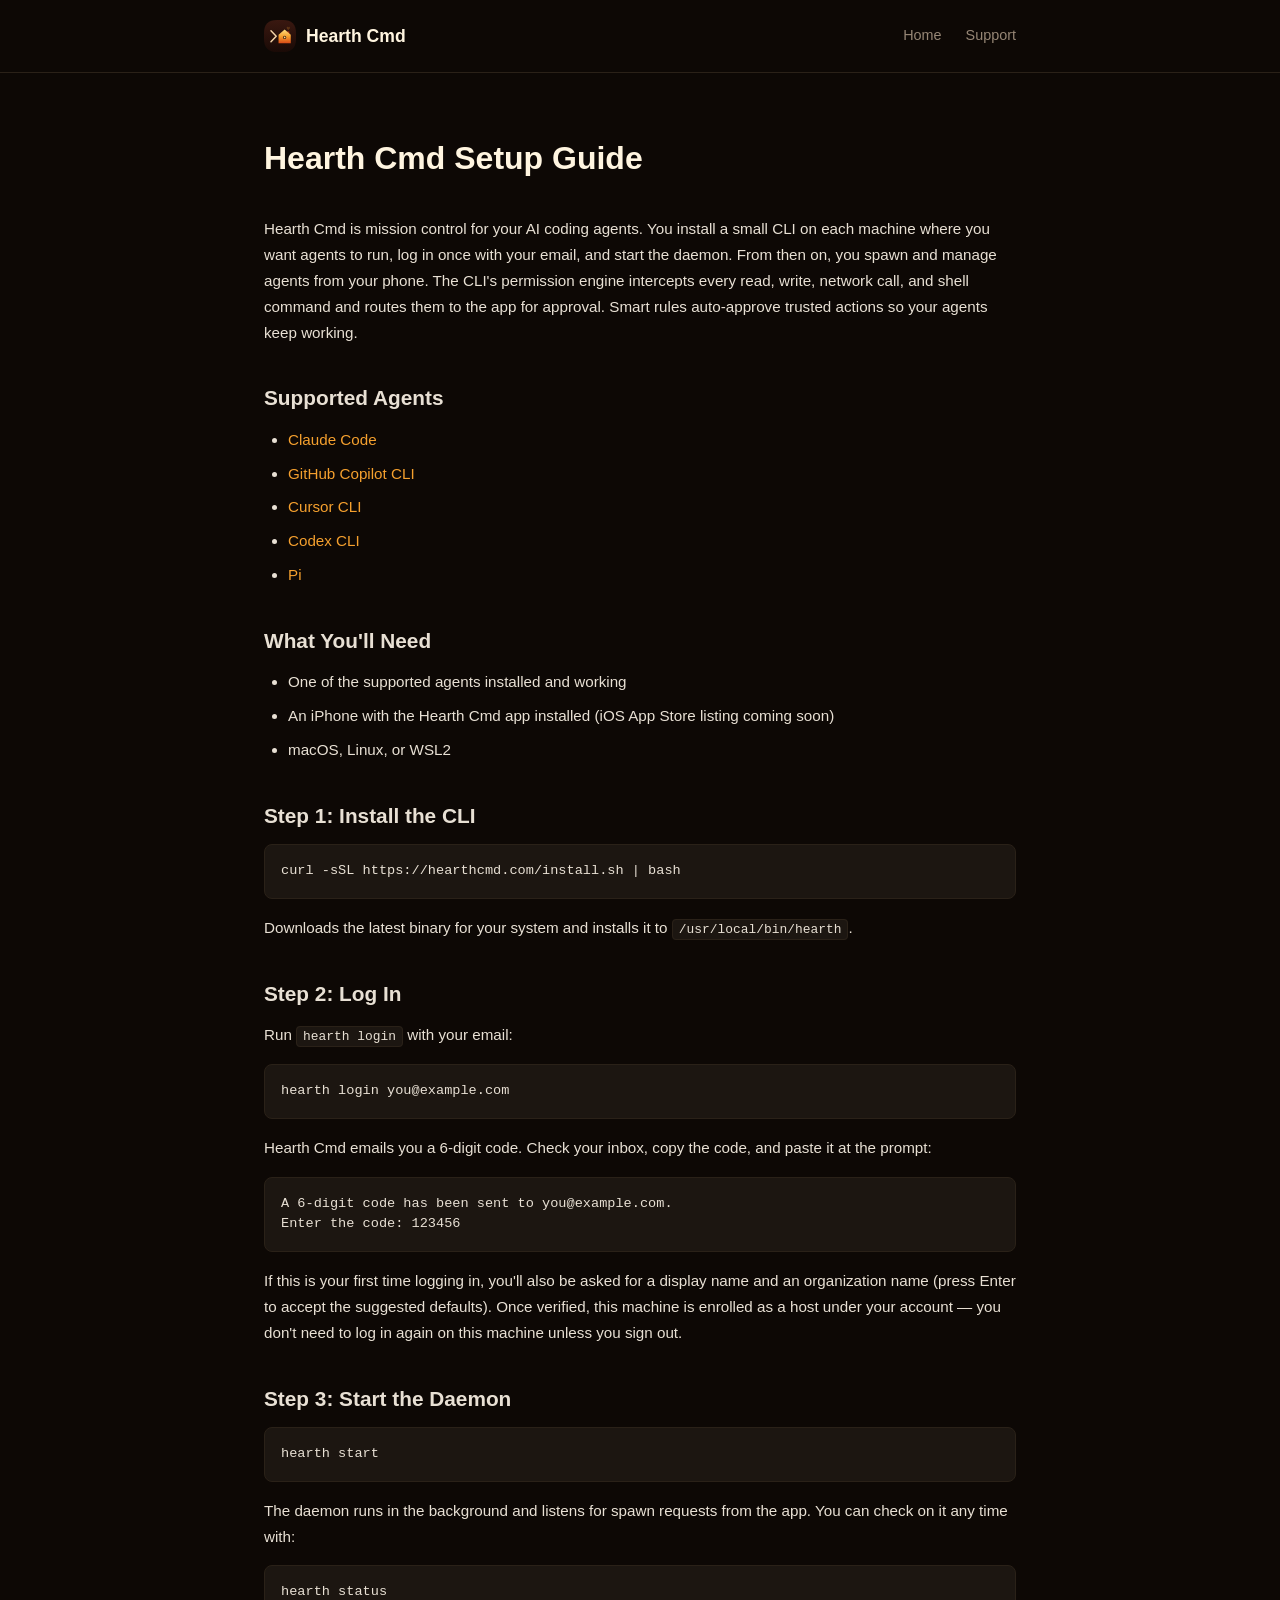
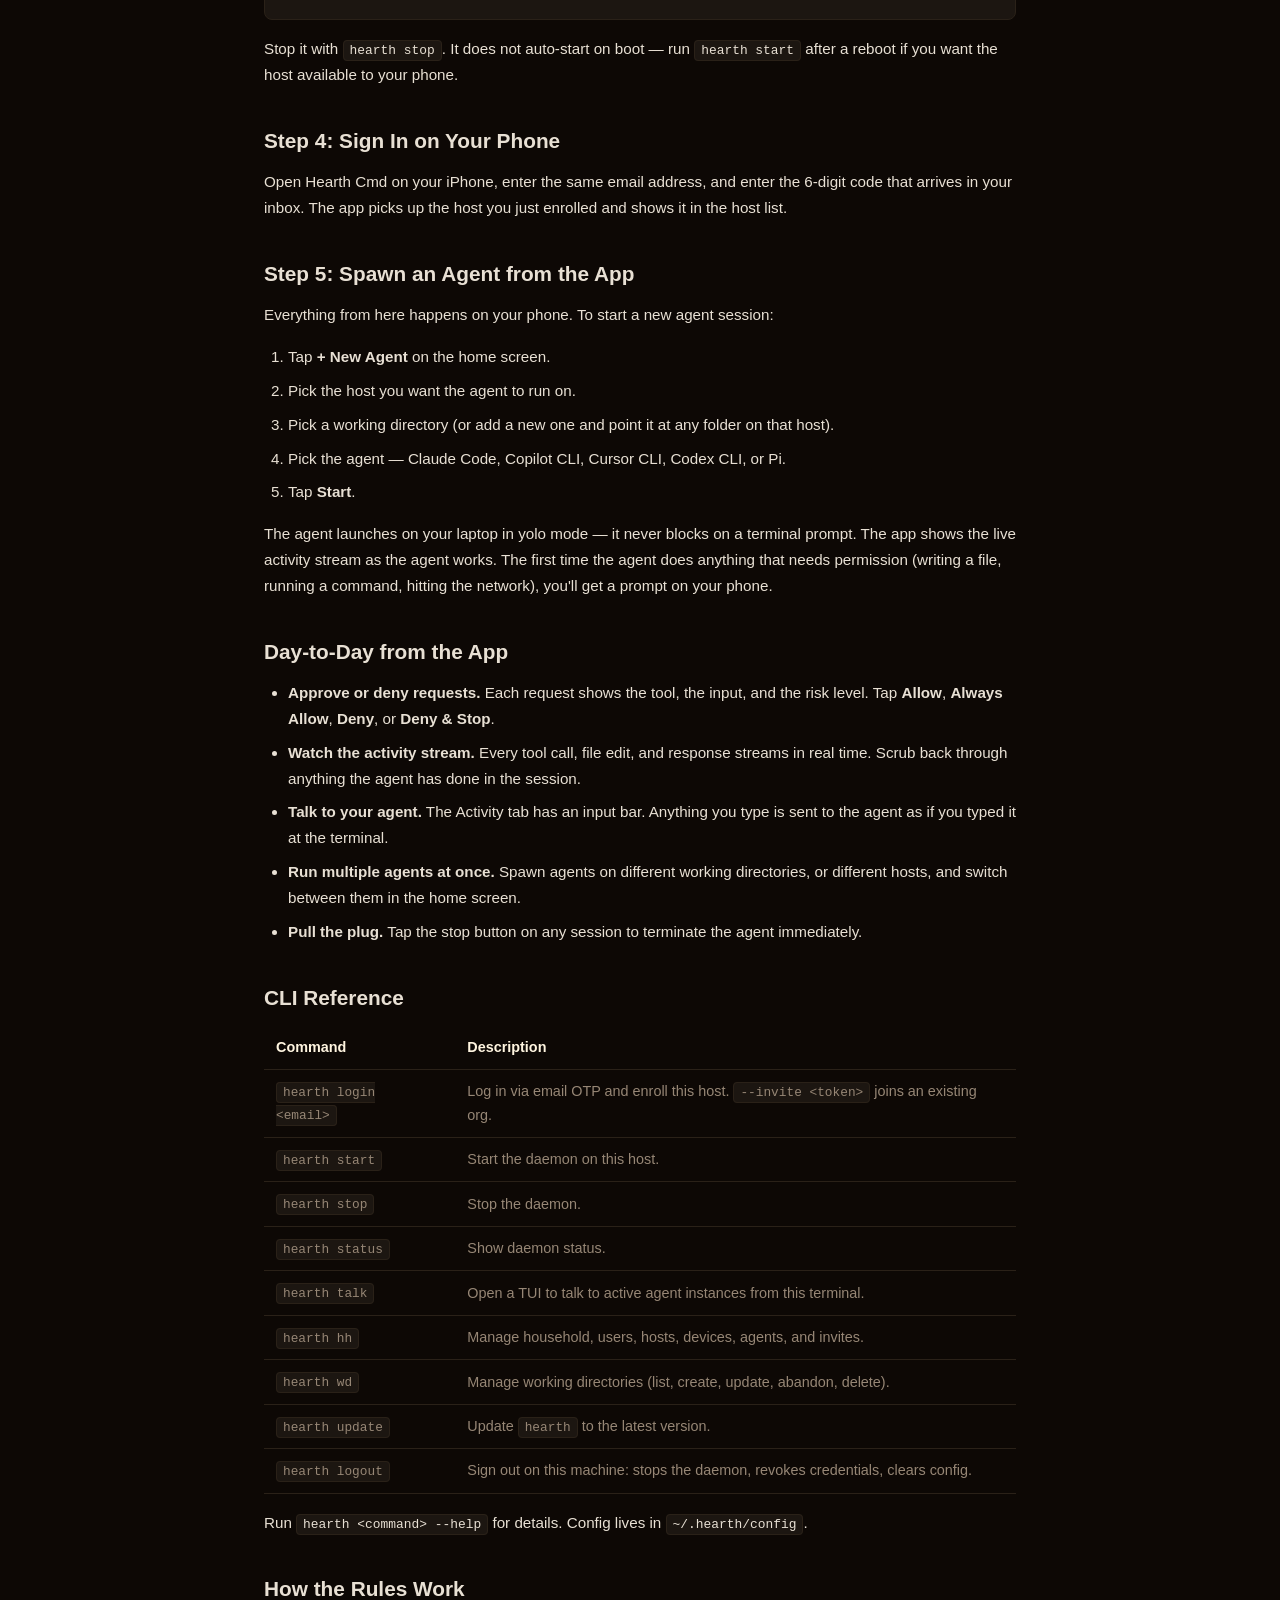
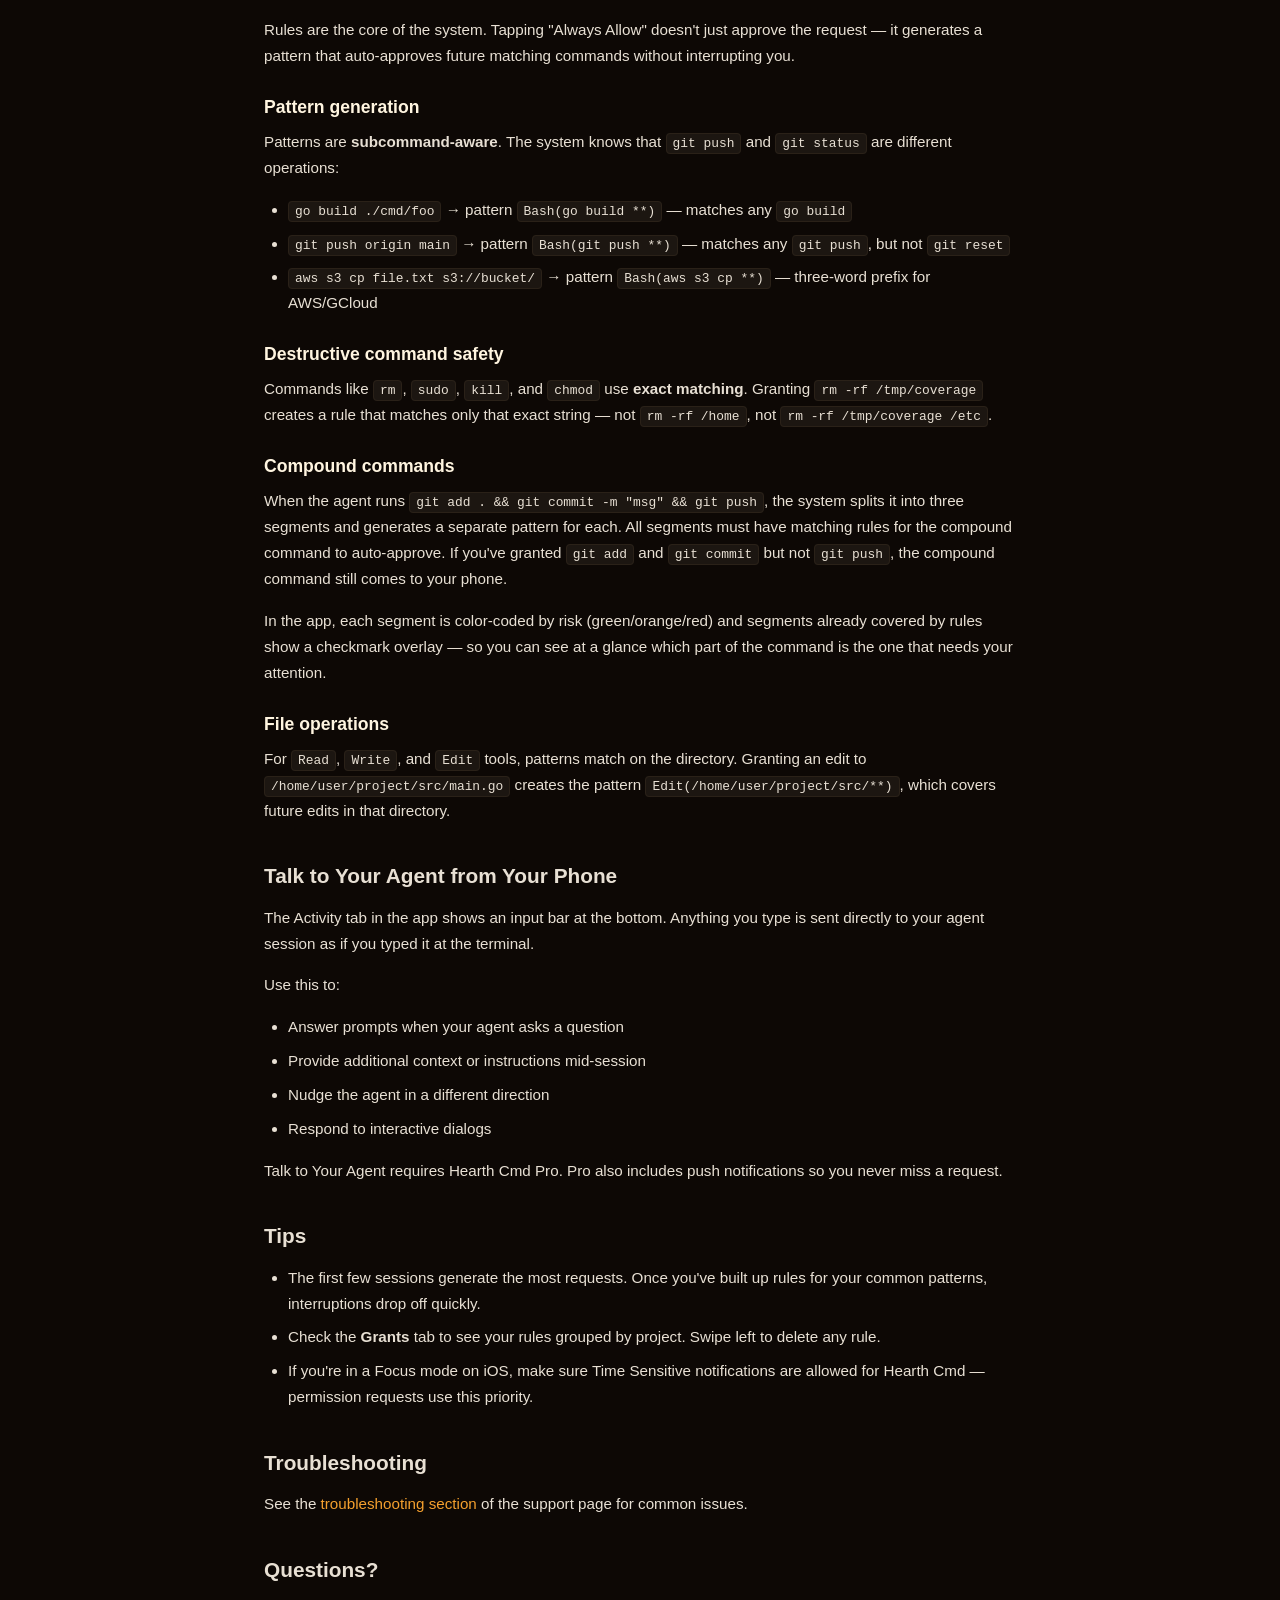
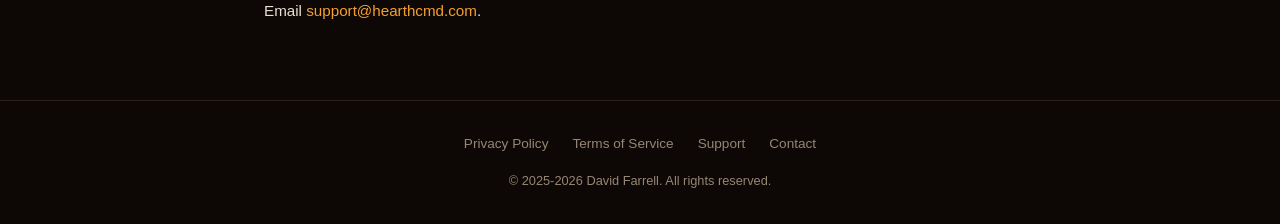
==== guide.html @ 32d09fed "init: copy hearthcmd.com site as base for hearthcmd.dev Co-Authored-By: Claude Sonnet 4.6 <noreply@a" ====
<!DOCTYPE html>
<html lang="en">
<head>
  <meta charset="UTF-8">
  <meta name="viewport" content="width=device-width, initial-scale=1.0">
  <title>Setup Guide - Hearth Cmd</title>
  <meta name="description" content="Set up Hearth Cmd with your AI coding agent. Approve permission requests from your iPhone with push notifications, smart rules, and risk-annotated commands. Works with Claude Code, Copilot CLI, Cursor CLI, Codex CLI, and Pi.">
  <meta name="keywords" content="Claude Code, Copilot CLI, Cursor CLI, Codex CLI, Pi, AI agent approval, AI agent permissions, remote approval, Hearth Cmd">
  <link rel="icon" type="image/svg+xml" href="hearthcmd.svg">
  <link rel="apple-touch-icon" href="hearthcmd-180.png">
  <link rel="stylesheet" href="style.css">
</head>
<body>
  <nav>
    <div class="container">
      <a href="/" class="brand">
        <img src="hearthcmd.svg" alt="Hearth Cmd logo">
        Hearth Cmd
      </a>
      <div class="nav-links">
        <a href="/">Home</a>
        <a href="support.html">Support</a>
      </div>
    </div>
  </nav>

  <div class="docs">
    <div class="container">
      <h1>Hearth Cmd Setup Guide</h1>

      <p>Hearth Cmd is mission control for your AI coding agents. You install a small CLI on each machine where you want agents to run, log in once with your email, and start the daemon. From then on, you spawn and manage agents from your phone. The CLI's permission engine intercepts every read, write, network call, and shell command and routes them to the app for approval. Smart rules auto-approve trusted actions so your agents keep working.</p>

      <h2>Supported Agents</h2>
      <ul>
        <li><a href="https://docs.anthropic.com/en/docs/claude-code">Claude Code</a></li>
        <li><a href="https://docs.github.com/en/copilot">GitHub Copilot CLI</a></li>
        <li><a href="https://www.cursor.com">Cursor CLI</a></li>
        <li><a href="https://openai.com/index/introducing-codex/">Codex CLI</a></li>
        <li><a href="https://www.npmjs.com/package/@mariozechner/pi-coding-agent">Pi</a></li>
      </ul>

      <h2>What You'll Need</h2>
      <ul>
        <li>One of the supported agents installed and working</li>
        <li>An iPhone with the Hearth Cmd app installed (iOS App Store listing coming soon)</li>
        <li>macOS, Linux, or WSL2</li>
      </ul>

      <h2>Step 1: Install the CLI</h2>
      <pre><code>curl -sSL https://hearthcmd.com/install.sh | bash</code></pre>
      <p>Downloads the latest binary for your system and installs it to <code>/usr/local/bin/hearth</code>.</p>

      <h2>Step 2: Log In</h2>
      <p>Run <code>hearth login</code> with your email:</p>
      <pre><code>hearth login you@example.com</code></pre>
      <p>Hearth Cmd emails you a 6-digit code. Check your inbox, copy the code, and paste it at the prompt:</p>
      <pre><code>A 6-digit code has been sent to you@example.com.
Enter the code: 123456</code></pre>
      <p>If this is your first time logging in, you'll also be asked for a display name and an organization name (press Enter to accept the suggested defaults). Once verified, this machine is enrolled as a host under your account &mdash; you don't need to log in again on this machine unless you sign out.</p>

      <h2>Step 3: Start the Daemon</h2>
      <pre><code>hearth start</code></pre>
      <p>The daemon runs in the background and listens for spawn requests from the app. You can check on it any time with:</p>
      <pre><code>hearth status</code></pre>
      <p>Stop it with <code>hearth stop</code>. It does not auto-start on boot &mdash; run <code>hearth start</code> after a reboot if you want the host available to your phone.</p>

      <h2>Step 4: Sign In on Your Phone</h2>
      <p>Open Hearth Cmd on your iPhone, enter the same email address, and enter the 6-digit code that arrives in your inbox. The app picks up the host you just enrolled and shows it in the host list.</p>

      <h2>Step 5: Spawn an Agent from the App</h2>
      <p>Everything from here happens on your phone. To start a new agent session:</p>
      <ol>
        <li>Tap <strong>+ New Agent</strong> on the home screen.</li>
        <li>Pick the host you want the agent to run on.</li>
        <li>Pick a working directory (or add a new one and point it at any folder on that host).</li>
        <li>Pick the agent &mdash; Claude Code, Copilot CLI, Cursor CLI, Codex CLI, or Pi.</li>
        <li>Tap <strong>Start</strong>.</li>
      </ol>
      <p>The agent launches on your laptop in yolo mode &mdash; it never blocks on a terminal prompt. The app shows the live activity stream as the agent works. The first time the agent does anything that needs permission (writing a file, running a command, hitting the network), you'll get a prompt on your phone.</p>

      <h2>Day-to-Day from the App</h2>
      <ul>
        <li><strong>Approve or deny requests.</strong> Each request shows the tool, the input, and the risk level. Tap <strong>Allow</strong>, <strong>Always Allow</strong>, <strong>Deny</strong>, or <strong>Deny &amp; Stop</strong>.</li>
        <li><strong>Watch the activity stream.</strong> Every tool call, file edit, and response streams in real time. Scrub back through anything the agent has done in the session.</li>
        <li><strong>Talk to your agent.</strong> The Activity tab has an input bar. Anything you type is sent to the agent as if you typed it at the terminal.</li>
        <li><strong>Run multiple agents at once.</strong> Spawn agents on different working directories, or different hosts, and switch between them in the home screen.</li>
        <li><strong>Pull the plug.</strong> Tap the stop button on any session to terminate the agent immediately.</li>
      </ul>

      <h2>CLI Reference</h2>
      <table>
        <thead>
          <tr>
            <th>Command</th>
            <th>Description</th>
          </tr>
        </thead>
        <tbody>
          <tr>
            <td><code>hearth login &lt;email&gt;</code></td>
            <td>Log in via email OTP and enroll this host. <code>--invite &lt;token&gt;</code> joins an existing org.</td>
          </tr>
          <tr>
            <td><code>hearth start</code></td>
            <td>Start the daemon on this host.</td>
          </tr>
          <tr>
            <td><code>hearth stop</code></td>
            <td>Stop the daemon.</td>
          </tr>
          <tr>
            <td><code>hearth status</code></td>
            <td>Show daemon status.</td>
          </tr>
          <tr>
            <td><code>hearth talk</code></td>
            <td>Open a TUI to talk to active agent instances from this terminal.</td>
          </tr>
          <tr>
            <td><code>hearth hh</code></td>
            <td>Manage household, users, hosts, devices, agents, and invites.</td>
          </tr>
          <tr>
            <td><code>hearth wd</code></td>
            <td>Manage working directories (list, create, update, abandon, delete).</td>
          </tr>
          <tr>
            <td><code>hearth update</code></td>
            <td>Update <code>hearth</code> to the latest version.</td>
          </tr>
          <tr>
            <td><code>hearth logout</code></td>
            <td>Sign out on this machine: stops the daemon, revokes credentials, clears config.</td>
          </tr>
        </tbody>
      </table>
      <p>Run <code>hearth &lt;command&gt; --help</code> for details. Config lives in <code>~/.hearth/config</code>.</p>

      <h2>How the Rules Work</h2>
      <p>Rules are the core of the system. Tapping "Always Allow" doesn't just approve the request &mdash; it generates a pattern that auto-approves future matching commands without interrupting you.</p>

      <h3>Pattern generation</h3>
      <p>Patterns are <strong>subcommand-aware</strong>. The system knows that <code>git push</code> and <code>git status</code> are different operations:</p>
      <ul>
        <li><code>go build ./cmd/foo</code> &rarr; pattern <code>Bash(go build **)</code> &mdash; matches any <code>go build</code></li>
        <li><code>git push origin main</code> &rarr; pattern <code>Bash(git push **)</code> &mdash; matches any <code>git push</code>, but not <code>git reset</code></li>
        <li><code>aws s3 cp file.txt s3://bucket/</code> &rarr; pattern <code>Bash(aws s3 cp **)</code> &mdash; three-word prefix for AWS/GCloud</li>
      </ul>

      <h3>Destructive command safety</h3>
      <p>Commands like <code>rm</code>, <code>sudo</code>, <code>kill</code>, and <code>chmod</code> use <strong>exact matching</strong>. Granting <code>rm -rf /tmp/coverage</code> creates a rule that matches only that exact string &mdash; not <code>rm -rf /home</code>, not <code>rm -rf /tmp/coverage /etc</code>.</p>

      <h3>Compound commands</h3>
      <p>When the agent runs <code>git add . && git commit -m "msg" && git push</code>, the system splits it into three segments and generates a separate pattern for each. All segments must have matching rules for the compound command to auto-approve. If you've granted <code>git add</code> and <code>git commit</code> but not <code>git push</code>, the compound command still comes to your phone.</p>
      <p>In the app, each segment is color-coded by risk (green/orange/red) and segments already covered by rules show a checkmark overlay &mdash; so you can see at a glance which part of the command is the one that needs your attention.</p>

      <h3>File operations</h3>
      <p>For <code>Read</code>, <code>Write</code>, and <code>Edit</code> tools, patterns match on the directory. Granting an edit to <code>/home/user/project/src/main.go</code> creates the pattern <code>Edit(/home/user/project/src/**)</code>, which covers future edits in that directory.</p>

      <h2>Talk to Your Agent from Your Phone</h2>
      <p>The Activity tab in the app shows an input bar at the bottom. Anything you type is sent directly to your agent session as if you typed it at the terminal.</p>
      <p>Use this to:</p>
      <ul>
        <li>Answer prompts when your agent asks a question</li>
        <li>Provide additional context or instructions mid-session</li>
        <li>Nudge the agent in a different direction</li>
        <li>Respond to interactive dialogs</li>
      </ul>
      <p>Talk to Your Agent requires Hearth Cmd Pro. Pro also includes push notifications so you never miss a request.</p>

      <h2>Tips</h2>
      <ul>
        <li>The first few sessions generate the most requests. Once you've built up rules for your common patterns, interruptions drop off quickly.</li>
        <li>Check the <strong>Grants</strong> tab to see your rules grouped by project. Swipe left to delete any rule.</li>
        <li>If you're in a Focus mode on iOS, make sure Time Sensitive notifications are allowed for Hearth Cmd &mdash; permission requests use this priority.</li>
      </ul>

      <h2>Troubleshooting</h2>
      <p>See the <a href="support.html#troubleshooting">troubleshooting section</a> of the support page for common issues.</p>

      <h2>Questions?</h2>
      <p>Email <a href="mailto:support@hearthcmd.com">support@hearthcmd.com</a>.</p>
    </div>
  </div>

  <script>
    document.querySelectorAll('.docs pre').forEach(function(pre) {
      var btn = document.createElement('button');
      btn.className = 'copy-btn';
      btn.textContent = 'Copy';
      btn.addEventListener('click', function() {
        var code = pre.querySelector('code');
        navigator.clipboard.writeText(code ? code.innerText : pre.innerText).then(function() {
          btn.textContent = 'Copied!';
          btn.classList.add('copied');
          setTimeout(function() {
            btn.textContent = 'Copy';
            btn.classList.remove('copied');
          }, 2000);
        });
      });
      pre.appendChild(btn);
    });
  </script>

  <footer>
    <div class="container">
      <div class="footer-links">
        <a href="privacy.html">Privacy Policy</a>
        <a href="terms.html">Terms of Service</a>
        <a href="support.html">Support</a>
        <a href="mailto:support@hearthcmd.com">Contact</a>
      </div>
      <p class="copyright">&copy; 2025-2026 David Farrell. All rights reserved.</p>
    </div>
  </footer>
</body>
</html>
---- style.css ----
/* Reset & Base */
*, *::before, *::after {
  box-sizing: border-box;
  margin: 0;
  padding: 0;
}

:root {
  --accent: #f5a02e;
  --accent-glow: rgba(245, 160, 46, 0.32);
  --dark: #0d0805;
  --dark-surface: #15100b;
  --dark-card: #1c1611;
  --dark-border: #2a2118;
  --text: #e8e0d4;
  --text-muted: #968675;
  --text-heading: #fff5e0;
}

html {
  scroll-behavior: smooth;
}

body {
  font-family: -apple-system, BlinkMacSystemFont, "SF Pro Text", "Helvetica Neue", Arial, sans-serif;
  background: var(--dark);
  color: var(--text);
  line-height: 1.6;
  -webkit-font-smoothing: antialiased;
}

a {
  color: var(--accent);
  text-decoration: none;
}

a:hover {
  text-decoration: underline;
}

/* Layout */
.container {
  max-width: 800px;
  margin: 0 auto;
  padding: 0 24px;
}

/* Navigation */
nav {
  padding: 20px 0;
  border-bottom: 1px solid var(--dark-border);
}

nav .container {
  display: flex;
  align-items: center;
  justify-content: space-between;
}

nav .brand {
  display: flex;
  align-items: center;
  gap: 10px;
  color: var(--text-heading);
  font-weight: 600;
  font-size: 1.1rem;
}

nav .brand img {
  width: 32px;
  height: 32px;
  border-radius: 7px;
}

nav .nav-links {
  display: flex;
  gap: 24px;
}

nav .nav-links a {
  color: var(--text-muted);
  font-size: 0.9rem;
}

nav .nav-links a:hover {
  color: var(--text);
  text-decoration: none;
}

/* Hero */
.hero {
  text-align: center;
  padding: 80px 0 60px;
}

.hero-logo {
  width: 128px;
  height: 128px;
  border-radius: 28px;
  margin-bottom: 32px;
  box-shadow: 0 0 60px var(--accent-glow);
}

.hero h1 {
  font-size: 2.8rem;
  font-weight: 700;
  color: var(--text-heading);
  margin-bottom: 16px;
  letter-spacing: -0.02em;
}

.hero .tagline {
  font-size: 1.25rem;
  color: var(--text-muted);
  max-width: 520px;
  margin: 0 auto 16px;
}

.hero .supported-agents {
  font-size: 1.05rem;
  color: var(--accent);
  margin: 0 auto 40px;
}

.hero-video {
  display: block;
  margin: 0 auto 32px;
  width: 100%;
  max-width: 560px;
  max-height: 500px;
  aspect-ratio: 16 / 9;
  border-radius: 16px;
  box-shadow: 0 0 40px rgba(0, 0, 0, 0.5);
}

.media-placeholder {
  display: flex;
  align-items: center;
  justify-content: center;
  background: var(--dark-card);
  border: 1px dashed var(--dark-border);
  color: var(--text-muted);
  font-size: 0.8rem;
  letter-spacing: 0.16em;
  text-transform: uppercase;
}

.cta-button {
  display: inline-block;
  background: var(--accent);
  color: var(--dark);
  font-weight: 600;
  font-size: 1rem;
  padding: 14px 32px;
  border-radius: 12px;
  transition: opacity 0.2s;
}

.cta-button:hover {
  opacity: 0.85;
  text-decoration: none;
}

/* Video */
.video-wrapper {
  max-width: 640px;
  margin: 0 auto;
  aspect-ratio: 16 / 9;
  border-radius: 12px;
  overflow: hidden;
  box-shadow: 0 0 40px rgba(0, 0, 0, 0.5);
}

.video-wrapper iframe {
  width: 100%;
  height: 100%;
}

/* Sections */
section {
  padding: 60px 0;
}

section h2 {
  font-size: 1.8rem;
  font-weight: 700;
  color: var(--text-heading);
  margin-bottom: 32px;
  text-align: center;
  letter-spacing: -0.01em;
}

/* How It Works */
.steps {
  display: flex;
  flex-direction: column;
  gap: 24px;
}

.step {
  display: flex;
  gap: 20px;
  align-items: flex-start;
}

.step-number {
  flex-shrink: 0;
  width: 36px;
  height: 36px;
  background: var(--accent);
  color: var(--dark);
  font-weight: 700;
  font-size: 1rem;
  border-radius: 50%;
  display: flex;
  align-items: center;
  justify-content: center;
}

.step-content h3 {
  font-size: 1.1rem;
  color: var(--text-heading);
  margin-bottom: 4px;
}

.step-content p {
  color: var(--text-muted);
  font-size: 0.95rem;
}

/* Features */
.features-grid {
  display: grid;
  grid-template-columns: 1fr 1fr;
  gap: 20px;
}

.feature-card {
  background: var(--dark-card);
  border: 1px solid var(--dark-border);
  border-radius: 12px;
  padding: 24px;
}

.feature-card h3 {
  color: var(--text-heading);
  font-size: 1rem;
  margin-bottom: 8px;
}

.feature-card p {
  color: var(--text-muted);
  font-size: 0.9rem;
  line-height: 1.5;
}

/* Footer */
footer {
  border-top: 1px solid var(--dark-border);
  padding: 32px 0;
  text-align: center;
}

footer .footer-links {
  display: flex;
  justify-content: center;
  gap: 24px;
  margin-bottom: 16px;
}

footer .footer-links a {
  color: var(--text-muted);
  font-size: 0.85rem;
}

footer .footer-links a:hover {
  color: var(--text);
}

footer .copyright {
  color: var(--text-muted);
  font-size: 0.8rem;
}

/* Legal pages */
.legal {
  padding: 60px 0;
}

.legal h1 {
  font-size: 2rem;
  font-weight: 700;
  color: var(--text-heading);
  margin-bottom: 8px;
}

.legal .last-updated {
  color: var(--text-muted);
  font-size: 0.9rem;
  margin-bottom: 40px;
}

.legal h2 {
  font-size: 1.3rem;
  text-align: left;
  margin-top: 36px;
  margin-bottom: 12px;
}

.legal p,
.legal ul {
  margin-bottom: 16px;
  font-size: 0.95rem;
  line-height: 1.7;
}

.legal ul {
  padding-left: 24px;
}

.legal li {
  margin-bottom: 8px;
}

/* Support / docs page */
.docs {
  padding: 60px 0;
}

.docs h1 {
  font-size: 2rem;
  font-weight: 700;
  color: var(--text-heading);
  margin-bottom: 32px;
}

.docs h2 {
  font-size: 1.3rem;
  text-align: left;
  margin-top: 36px;
  margin-bottom: 12px;
}

.docs h3 {
  font-size: 1.1rem;
  color: var(--text-heading);
  margin-top: 24px;
  margin-bottom: 8px;
}

.docs p,
.docs ul,
.docs ol {
  margin-bottom: 16px;
  font-size: 0.95rem;
  line-height: 1.7;
}

.docs ul,
.docs ol {
  padding-left: 24px;
}

.docs li {
  margin-bottom: 8px;
}

.docs code {
  font-family: "SF Mono", "Menlo", "Monaco", monospace;
  font-size: 0.85em;
  background: var(--dark-card);
  border: 1px solid var(--dark-border);
  padding: 2px 6px;
  border-radius: 4px;
}

.docs pre {
  background: var(--dark-card);
  border: 1px solid var(--dark-border);
  border-radius: 8px;
  padding: 16px;
  overflow-x: auto;
  margin-bottom: 16px;
  position: relative;
}

.copy-btn {
  position: absolute;
  top: 8px;
  right: 8px;
  background: var(--dark-border);
  color: var(--text-muted);
  border: none;
  border-radius: 4px;
  padding: 4px 10px;
  font-size: 0.75rem;
  cursor: pointer;
  opacity: 0;
  transition: opacity 0.15s, background 0.15s;
}

.docs pre:hover .copy-btn {
  opacity: 1;
}

.copy-btn:hover {
  background: var(--accent);
  color: var(--dark);
}

.copy-btn.copied {
  background: var(--accent);
  color: var(--dark);
  opacity: 1;
}

.docs pre code {
  background: none;
  border: none;
  padding: 0;
  font-size: 0.85rem;
  line-height: 1.5;
}

.docs table {
  width: 100%;
  border-collapse: collapse;
  margin-bottom: 16px;
  font-size: 0.9rem;
}

.docs th,
.docs td {
  text-align: left;
  padding: 10px 12px;
  border-bottom: 1px solid var(--dark-border);
}

.docs th {
  color: var(--text-heading);
  font-weight: 600;
}

.docs td {
  color: var(--text-muted);
}

.docs td code {
  font-size: 0.8rem;
}

/* Responsive */
@media (max-width: 600px) {
  .hero h1 {
    font-size: 2rem;
  }

  .hero .tagline {
    font-size: 1.05rem;
  }

  .features-grid {
    grid-template-columns: 1fr;
  }

  nav .nav-links {
    gap: 16px;
  }
}
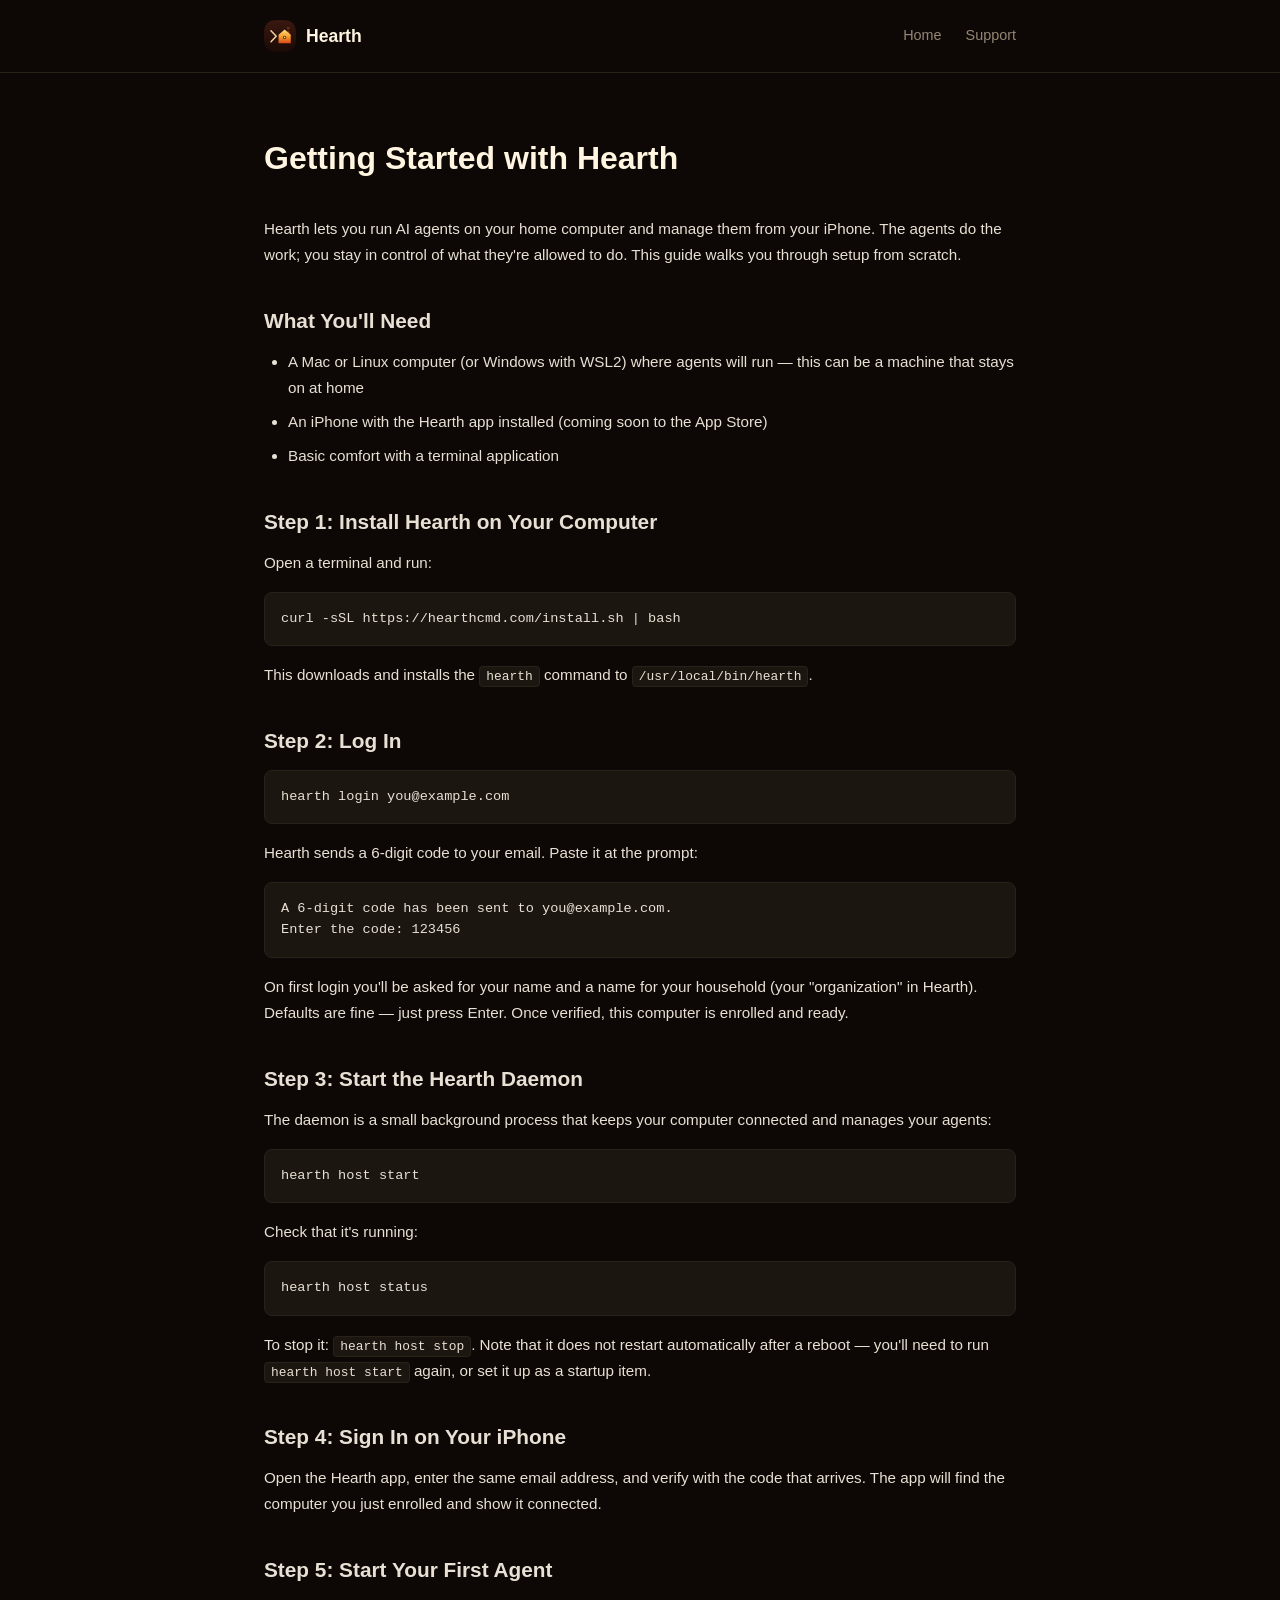
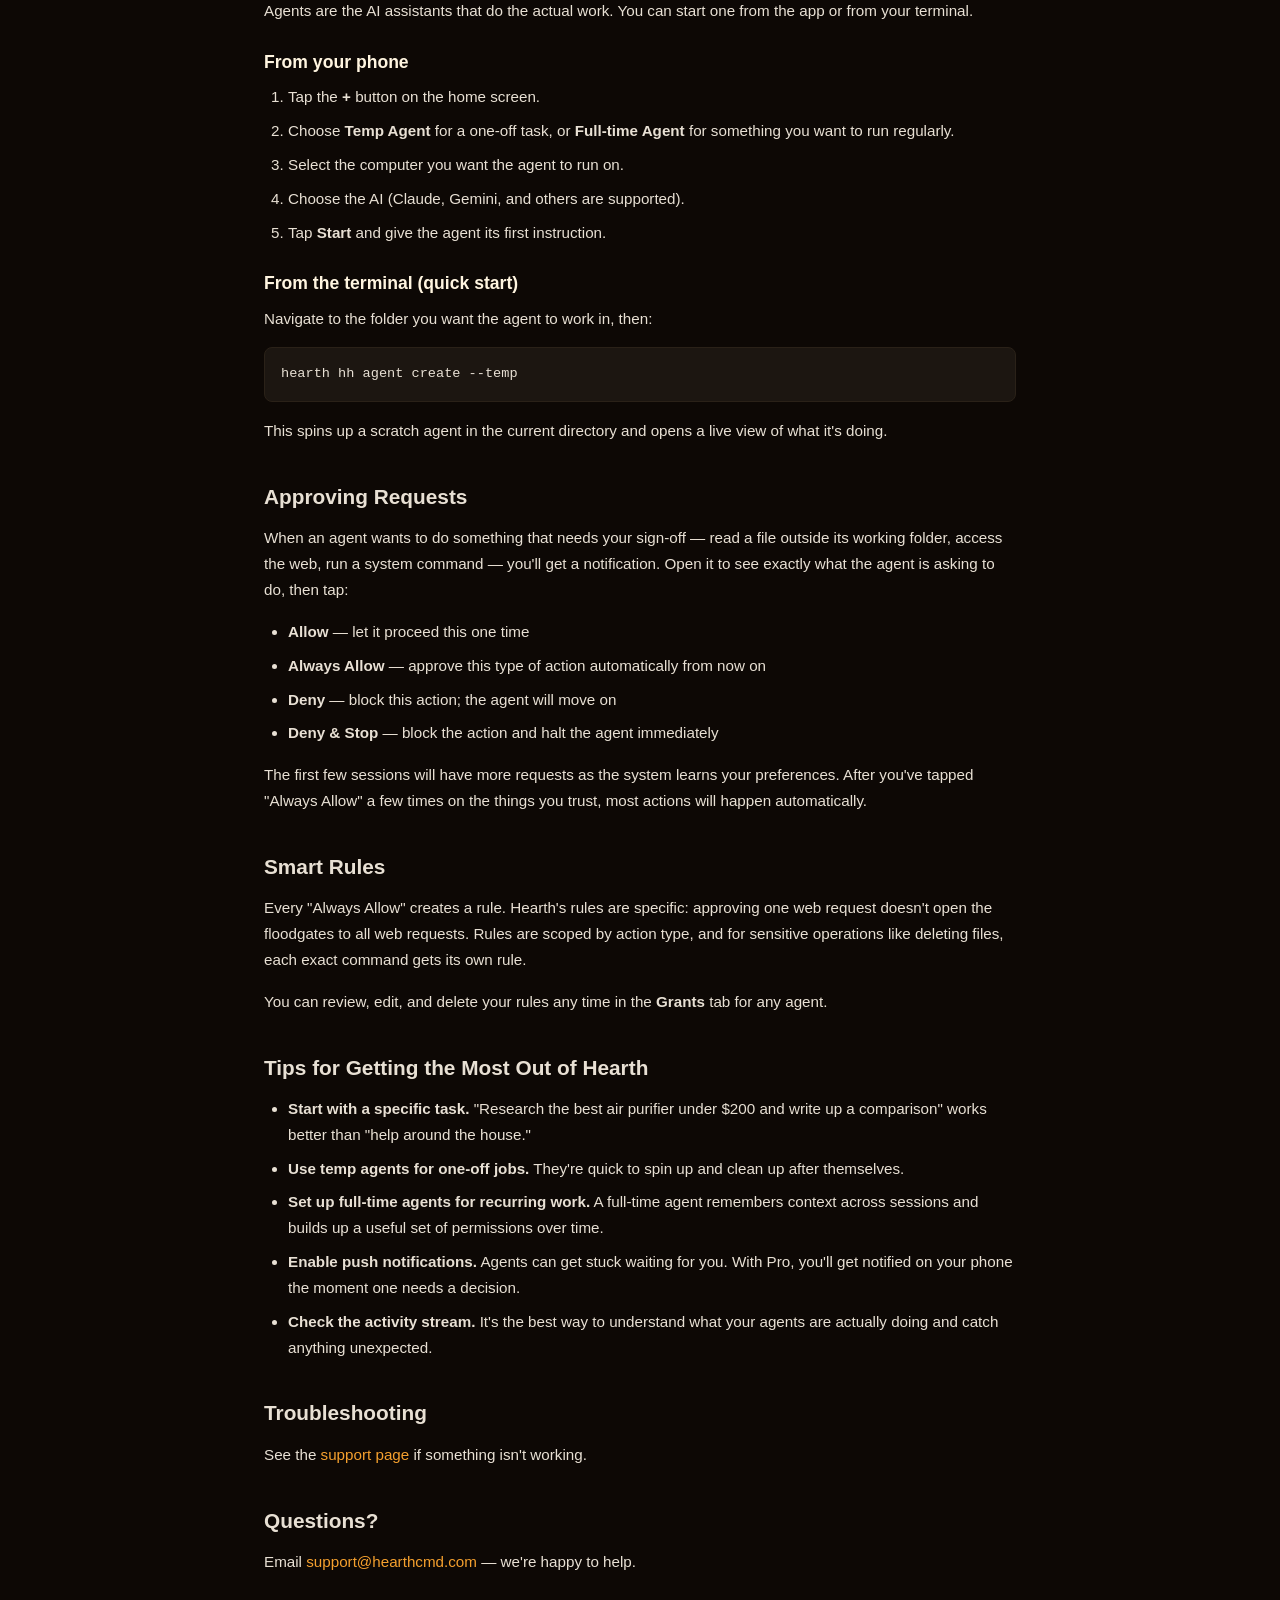
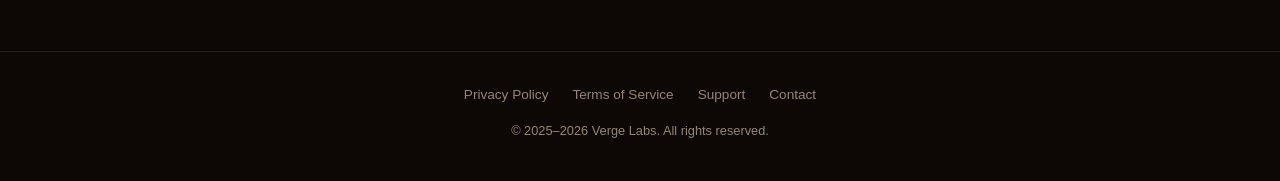
==== commit 0114973b: "Reframe: household agents, Verge Labs, accurate CLI commands" ====
--- a/guide.html
+++ b/guide.html
@@ -3,9 +3,8 @@
 <head>
   <meta charset="UTF-8">
   <meta name="viewport" content="width=device-width, initial-scale=1.0">
-  <title>Setup Guide - Hearth Cmd</title>
-  <meta name="description" content="Set up Hearth Cmd with your AI coding agent. Approve permission requests from your iPhone with push notifications, smart rules, and risk-annotated commands. Works with Claude Code, Copilot CLI, Cursor CLI, Codex CLI, and Pi.">
-  <meta name="keywords" content="Claude Code, Copilot CLI, Cursor CLI, Codex CLI, Pi, AI agent approval, AI agent permissions, remote approval, Hearth Cmd">
+  <title>Get Started - Hearth</title>
+  <meta name="description" content="Set up Hearth and start putting AI agents to work at home. Step-by-step guide to installing the CLI, logging in, and starting your first agent.">
   <link rel="icon" type="image/svg+xml" href="hearthcmd.svg">
   <link rel="apple-touch-icon" href="hearthcmd-180.png">
   <link rel="stylesheet" href="style.css">
@@ -14,8 +13,8 @@
   <nav>
     <div class="container">
       <a href="/" class="brand">
-        <img src="hearthcmd.svg" alt="Hearth Cmd logo">
-        Hearth Cmd
+        <img src="hearthcmd.svg" alt="Hearth logo">
+        Hearth
       </a>
       <div class="nav-links">
         <a href="/">Home</a>
@@ -26,160 +25,84 @@
 
   <div class="docs">
     <div class="container">
-      <h1>Hearth Cmd Setup Guide</h1>
+      <h1>Getting Started with Hearth</h1>
 
-      <p>Hearth Cmd is mission control for your AI coding agents. You install a small CLI on each machine where you want agents to run, log in once with your email, and start the daemon. From then on, you spawn and manage agents from your phone. The CLI's permission engine intercepts every read, write, network call, and shell command and routes them to the app for approval. Smart rules auto-approve trusted actions so your agents keep working.</p>
-
-      <h2>Supported Agents</h2>
-      <ul>
-        <li><a href="https://docs.anthropic.com/en/docs/claude-code">Claude Code</a></li>
-        <li><a href="https://docs.github.com/en/copilot">GitHub Copilot CLI</a></li>
-        <li><a href="https://www.cursor.com">Cursor CLI</a></li>
-        <li><a href="https://openai.com/index/introducing-codex/">Codex CLI</a></li>
-        <li><a href="https://www.npmjs.com/package/@mariozechner/pi-coding-agent">Pi</a></li>
-      </ul>
+      <p>Hearth lets you run AI agents on your home computer and manage them from your iPhone. The agents do the work; you stay in control of what they're allowed to do. This guide walks you through setup from scratch.</p>
 
       <h2>What You'll Need</h2>
       <ul>
-        <li>One of the supported agents installed and working</li>
-        <li>An iPhone with the Hearth Cmd app installed (iOS App Store listing coming soon)</li>
-        <li>macOS, Linux, or WSL2</li>
+        <li>A Mac or Linux computer (or Windows with WSL2) where agents will run &mdash; this can be a machine that stays on at home</li>
+        <li>An iPhone with the Hearth app installed (coming soon to the App Store)</li>
+        <li>Basic comfort with a terminal application</li>
       </ul>
 
-      <h2>Step 1: Install the CLI</h2>
+      <h2>Step 1: Install Hearth on Your Computer</h2>
+      <p>Open a terminal and run:</p>
       <pre><code>curl -sSL https://hearthcmd.com/install.sh | bash</code></pre>
-      <p>Downloads the latest binary for your system and installs it to <code>/usr/local/bin/hearth</code>.</p>
+      <p>This downloads and installs the <code>hearth</code> command to <code>/usr/local/bin/hearth</code>.</p>
 
       <h2>Step 2: Log In</h2>
-      <p>Run <code>hearth login</code> with your email:</p>
       <pre><code>hearth login you@example.com</code></pre>
-      <p>Hearth Cmd emails you a 6-digit code. Check your inbox, copy the code, and paste it at the prompt:</p>
+      <p>Hearth sends a 6-digit code to your email. Paste it at the prompt:</p>
       <pre><code>A 6-digit code has been sent to you@example.com.
 Enter the code: 123456</code></pre>
-      <p>If this is your first time logging in, you'll also be asked for a display name and an organization name (press Enter to accept the suggested defaults). Once verified, this machine is enrolled as a host under your account &mdash; you don't need to log in again on this machine unless you sign out.</p>
+      <p>On first login you'll be asked for your name and a name for your household (your "organization" in Hearth). Defaults are fine &mdash; just press Enter. Once verified, this computer is enrolled and ready.</p>
 
-      <h2>Step 3: Start the Daemon</h2>
-      <pre><code>hearth start</code></pre>
-      <p>The daemon runs in the background and listens for spawn requests from the app. You can check on it any time with:</p>
-      <pre><code>hearth status</code></pre>
-      <p>Stop it with <code>hearth stop</code>. It does not auto-start on boot &mdash; run <code>hearth start</code> after a reboot if you want the host available to your phone.</p>
+      <h2>Step 3: Start the Hearth Daemon</h2>
+      <p>The daemon is a small background process that keeps your computer connected and manages your agents:</p>
+      <pre><code>hearth host start</code></pre>
+      <p>Check that it's running:</p>
+      <pre><code>hearth host status</code></pre>
+      <p>To stop it: <code>hearth host stop</code>. Note that it does not restart automatically after a reboot &mdash; you'll need to run <code>hearth host start</code> again, or set it up as a startup item.</p>
 
-      <h2>Step 4: Sign In on Your Phone</h2>
-      <p>Open Hearth Cmd on your iPhone, enter the same email address, and enter the 6-digit code that arrives in your inbox. The app picks up the host you just enrolled and shows it in the host list.</p>
+      <h2>Step 4: Sign In on Your iPhone</h2>
+      <p>Open the Hearth app, enter the same email address, and verify with the code that arrives. The app will find the computer you just enrolled and show it connected.</p>
 
-      <h2>Step 5: Spawn an Agent from the App</h2>
-      <p>Everything from here happens on your phone. To start a new agent session:</p>
+      <h2>Step 5: Start Your First Agent</h2>
+      <p>Agents are the AI assistants that do the actual work. You can start one from the app or from your terminal.</p>
+
+      <h3>From your phone</h3>
       <ol>
-        <li>Tap <strong>+ New Agent</strong> on the home screen.</li>
-        <li>Pick the host you want the agent to run on.</li>
-        <li>Pick a working directory (or add a new one and point it at any folder on that host).</li>
-        <li>Pick the agent &mdash; Claude Code, Copilot CLI, Cursor CLI, Codex CLI, or Pi.</li>
-        <li>Tap <strong>Start</strong>.</li>
+        <li>Tap the <strong>+</strong> button on the home screen.</li>
+        <li>Choose <strong>Temp Agent</strong> for a one-off task, or <strong>Full-time Agent</strong> for something you want to run regularly.</li>
+        <li>Select the computer you want the agent to run on.</li>
+        <li>Choose the AI (Claude, Gemini, and others are supported).</li>
+        <li>Tap <strong>Start</strong> and give the agent its first instruction.</li>
       </ol>
-      <p>The agent launches on your laptop in yolo mode &mdash; it never blocks on a terminal prompt. The app shows the live activity stream as the agent works. The first time the agent does anything that needs permission (writing a file, running a command, hitting the network), you'll get a prompt on your phone.</p>
 
-      <h2>Day-to-Day from the App</h2>
+      <h3>From the terminal (quick start)</h3>
+      <p>Navigate to the folder you want the agent to work in, then:</p>
+      <pre><code>hearth hh agent create --temp</code></pre>
+      <p>This spins up a scratch agent in the current directory and opens a live view of what it's doing.</p>
+
+      <h2>Approving Requests</h2>
+      <p>When an agent wants to do something that needs your sign-off &mdash; read a file outside its working folder, access the web, run a system command &mdash; you'll get a notification. Open it to see exactly what the agent is asking to do, then tap:</p>
       <ul>
-        <li><strong>Approve or deny requests.</strong> Each request shows the tool, the input, and the risk level. Tap <strong>Allow</strong>, <strong>Always Allow</strong>, <strong>Deny</strong>, or <strong>Deny &amp; Stop</strong>.</li>
-        <li><strong>Watch the activity stream.</strong> Every tool call, file edit, and response streams in real time. Scrub back through anything the agent has done in the session.</li>
-        <li><strong>Talk to your agent.</strong> The Activity tab has an input bar. Anything you type is sent to the agent as if you typed it at the terminal.</li>
-        <li><strong>Run multiple agents at once.</strong> Spawn agents on different working directories, or different hosts, and switch between them in the home screen.</li>
-        <li><strong>Pull the plug.</strong> Tap the stop button on any session to terminate the agent immediately.</li>
+        <li><strong>Allow</strong> &mdash; let it proceed this one time</li>
+        <li><strong>Always Allow</strong> &mdash; approve this type of action automatically from now on</li>
+        <li><strong>Deny</strong> &mdash; block this action; the agent will move on</li>
+        <li><strong>Deny &amp; Stop</strong> &mdash; block the action and halt the agent immediately</li>
       </ul>
+      <p>The first few sessions will have more requests as the system learns your preferences. After you've tapped "Always Allow" a few times on the things you trust, most actions will happen automatically.</p>
 
-      <h2>CLI Reference</h2>
-      <table>
-        <thead>
-          <tr>
-            <th>Command</th>
-            <th>Description</th>
-          </tr>
-        </thead>
-        <tbody>
-          <tr>
-            <td><code>hearth login &lt;email&gt;</code></td>
-            <td>Log in via email OTP and enroll this host. <code>--invite &lt;token&gt;</code> joins an existing org.</td>
-          </tr>
-          <tr>
-            <td><code>hearth start</code></td>
-            <td>Start the daemon on this host.</td>
-          </tr>
-          <tr>
-            <td><code>hearth stop</code></td>
-            <td>Stop the daemon.</td>
-          </tr>
-          <tr>
-            <td><code>hearth status</code></td>
-            <td>Show daemon status.</td>
-          </tr>
-          <tr>
-            <td><code>hearth talk</code></td>
-            <td>Open a TUI to talk to active agent instances from this terminal.</td>
-          </tr>
-          <tr>
-            <td><code>hearth hh</code></td>
-            <td>Manage household, users, hosts, devices, agents, and invites.</td>
-          </tr>
-          <tr>
-            <td><code>hearth wd</code></td>
-            <td>Manage working directories (list, create, update, abandon, delete).</td>
-          </tr>
-          <tr>
-            <td><code>hearth update</code></td>
-            <td>Update <code>hearth</code> to the latest version.</td>
-          </tr>
-          <tr>
-            <td><code>hearth logout</code></td>
-            <td>Sign out on this machine: stops the daemon, revokes credentials, clears config.</td>
-          </tr>
-        </tbody>
-      </table>
-      <p>Run <code>hearth &lt;command&gt; --help</code> for details. Config lives in <code>~/.hearth/config</code>.</p>
+      <h2>Smart Rules</h2>
+      <p>Every "Always Allow" creates a rule. Hearth's rules are specific: approving one web request doesn't open the floodgates to all web requests. Rules are scoped by action type, and for sensitive operations like deleting files, each exact command gets its own rule.</p>
+      <p>You can review, edit, and delete your rules any time in the <strong>Grants</strong> tab for any agent.</p>
 
-      <h2>How the Rules Work</h2>
-      <p>Rules are the core of the system. Tapping "Always Allow" doesn't just approve the request &mdash; it generates a pattern that auto-approves future matching commands without interrupting you.</p>
-
-      <h3>Pattern generation</h3>
-      <p>Patterns are <strong>subcommand-aware</strong>. The system knows that <code>git push</code> and <code>git status</code> are different operations:</p>
+      <h2>Tips for Getting the Most Out of Hearth</h2>
       <ul>
-        <li><code>go build ./cmd/foo</code> &rarr; pattern <code>Bash(go build **)</code> &mdash; matches any <code>go build</code></li>
-        <li><code>git push origin main</code> &rarr; pattern <code>Bash(git push **)</code> &mdash; matches any <code>git push</code>, but not <code>git reset</code></li>
-        <li><code>aws s3 cp file.txt s3://bucket/</code> &rarr; pattern <code>Bash(aws s3 cp **)</code> &mdash; three-word prefix for AWS/GCloud</li>
-      </ul>
-
-      <h3>Destructive command safety</h3>
-      <p>Commands like <code>rm</code>, <code>sudo</code>, <code>kill</code>, and <code>chmod</code> use <strong>exact matching</strong>. Granting <code>rm -rf /tmp/coverage</code> creates a rule that matches only that exact string &mdash; not <code>rm -rf /home</code>, not <code>rm -rf /tmp/coverage /etc</code>.</p>
-
-      <h3>Compound commands</h3>
-      <p>When the agent runs <code>git add . && git commit -m "msg" && git push</code>, the system splits it into three segments and generates a separate pattern for each. All segments must have matching rules for the compound command to auto-approve. If you've granted <code>git add</code> and <code>git commit</code> but not <code>git push</code>, the compound command still comes to your phone.</p>
-      <p>In the app, each segment is color-coded by risk (green/orange/red) and segments already covered by rules show a checkmark overlay &mdash; so you can see at a glance which part of the command is the one that needs your attention.</p>
-
-      <h3>File operations</h3>
-      <p>For <code>Read</code>, <code>Write</code>, and <code>Edit</code> tools, patterns match on the directory. Granting an edit to <code>/home/user/project/src/main.go</code> creates the pattern <code>Edit(/home/user/project/src/**)</code>, which covers future edits in that directory.</p>
-
-      <h2>Talk to Your Agent from Your Phone</h2>
-      <p>The Activity tab in the app shows an input bar at the bottom. Anything you type is sent directly to your agent session as if you typed it at the terminal.</p>
-      <p>Use this to:</p>
-      <ul>
-        <li>Answer prompts when your agent asks a question</li>
-        <li>Provide additional context or instructions mid-session</li>
-        <li>Nudge the agent in a different direction</li>
-        <li>Respond to interactive dialogs</li>
-      </ul>
-      <p>Talk to Your Agent requires Hearth Cmd Pro. Pro also includes push notifications so you never miss a request.</p>
-
-      <h2>Tips</h2>
-      <ul>
-        <li>The first few sessions generate the most requests. Once you've built up rules for your common patterns, interruptions drop off quickly.</li>
-        <li>Check the <strong>Grants</strong> tab to see your rules grouped by project. Swipe left to delete any rule.</li>
-        <li>If you're in a Focus mode on iOS, make sure Time Sensitive notifications are allowed for Hearth Cmd &mdash; permission requests use this priority.</li>
+        <li><strong>Start with a specific task.</strong> "Research the best air purifier under $200 and write up a comparison" works better than "help around the house."</li>
+        <li><strong>Use temp agents for one-off jobs.</strong> They're quick to spin up and clean up after themselves.</li>
+        <li><strong>Set up full-time agents for recurring work.</strong> A full-time agent remembers context across sessions and builds up a useful set of permissions over time.</li>
+        <li><strong>Enable push notifications.</strong> Agents can get stuck waiting for you. With Pro, you'll get notified on your phone the moment one needs a decision.</li>
+        <li><strong>Check the activity stream.</strong> It's the best way to understand what your agents are actually doing and catch anything unexpected.</li>
       </ul>
 
       <h2>Troubleshooting</h2>
-      <p>See the <a href="support.html#troubleshooting">troubleshooting section</a> of the support page for common issues.</p>
+      <p>See the <a href="support.html#troubleshooting">support page</a> if something isn't working.</p>
 
       <h2>Questions?</h2>
-      <p>Email <a href="mailto:support@hearthcmd.com">support@hearthcmd.com</a>.</p>
+      <p>Email <a href="mailto:support@hearthcmd.com">support@hearthcmd.com</a> &mdash; we're happy to help.</p>
     </div>
   </div>
 
@@ -211,7 +134,7 @@
         <a href="support.html">Support</a>
         <a href="mailto:support@hearthcmd.com">Contact</a>
       </div>
-      <p class="copyright">&copy; 2025-2026 David Farrell. All rights reserved.</p>
+      <p class="copyright">&copy; 2025&ndash;2026 Verge Labs. All rights reserved.</p>
     </div>
   </footer>
 </body>
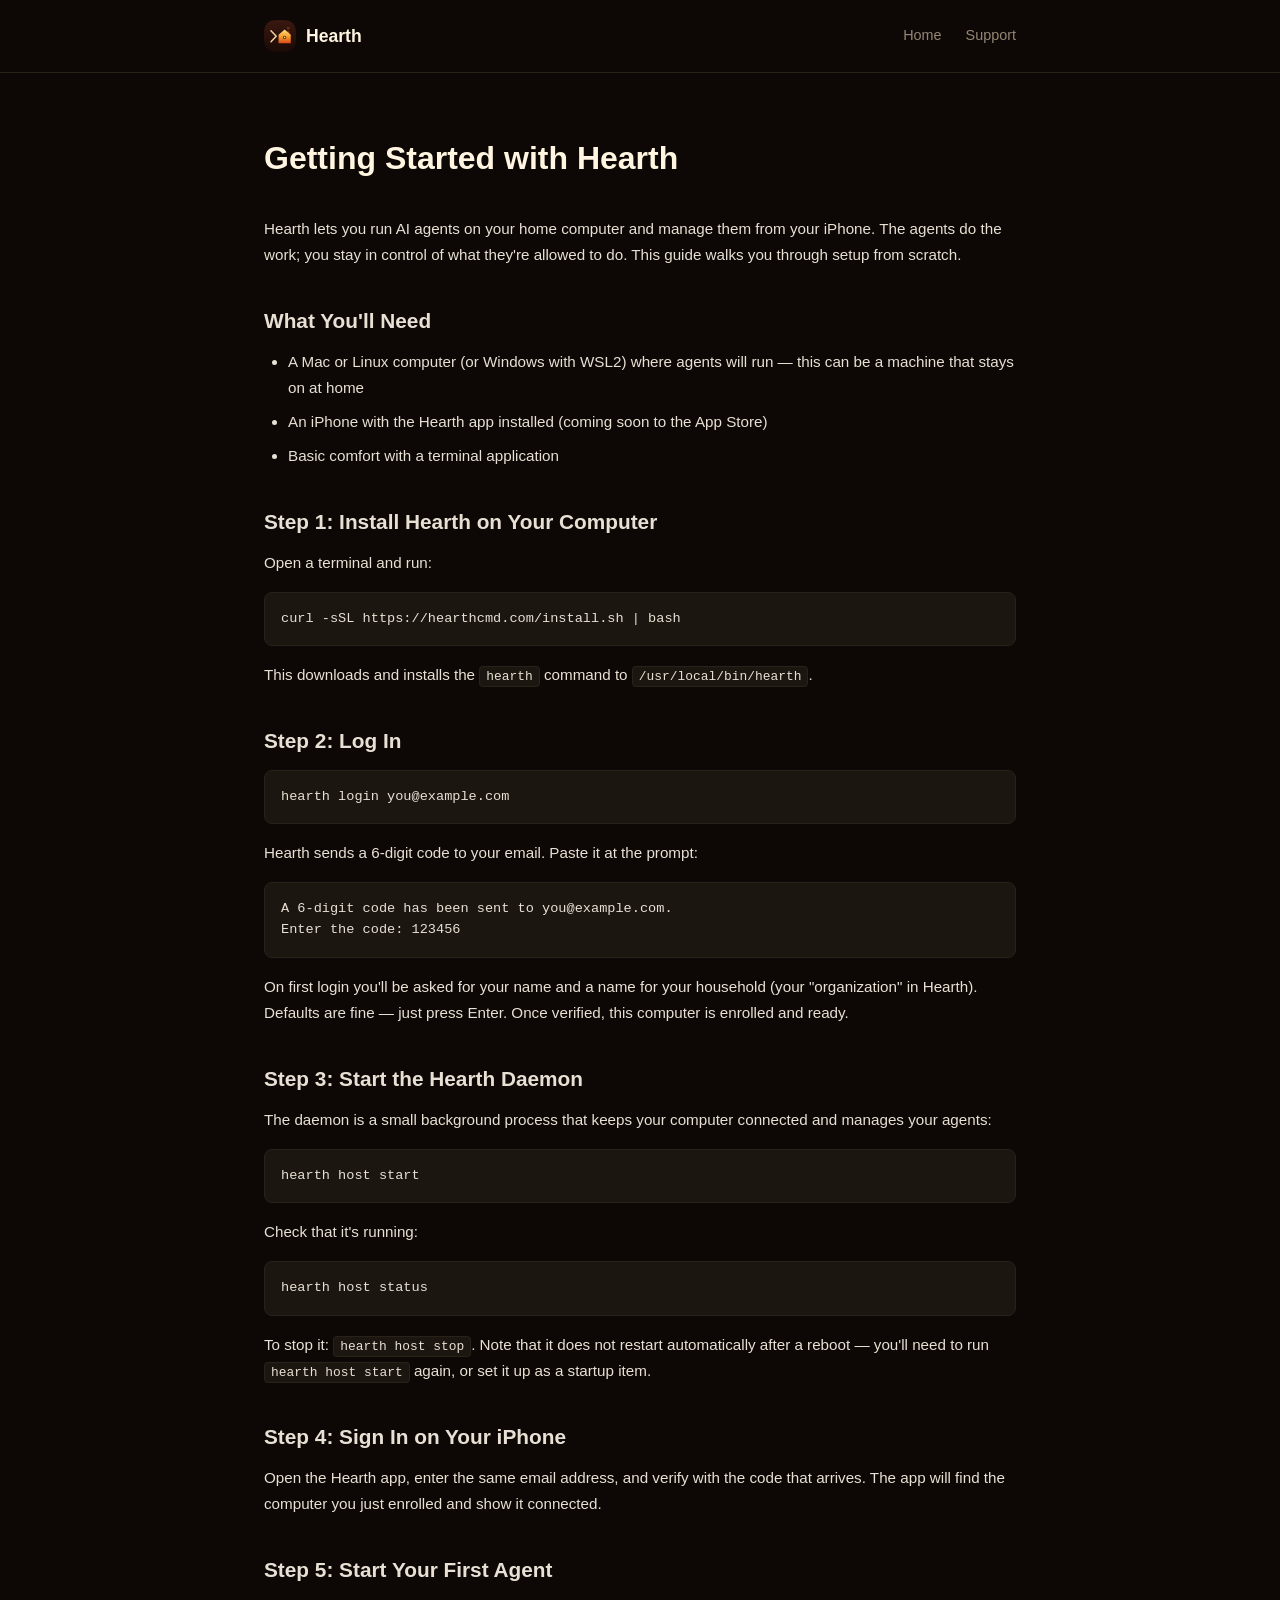
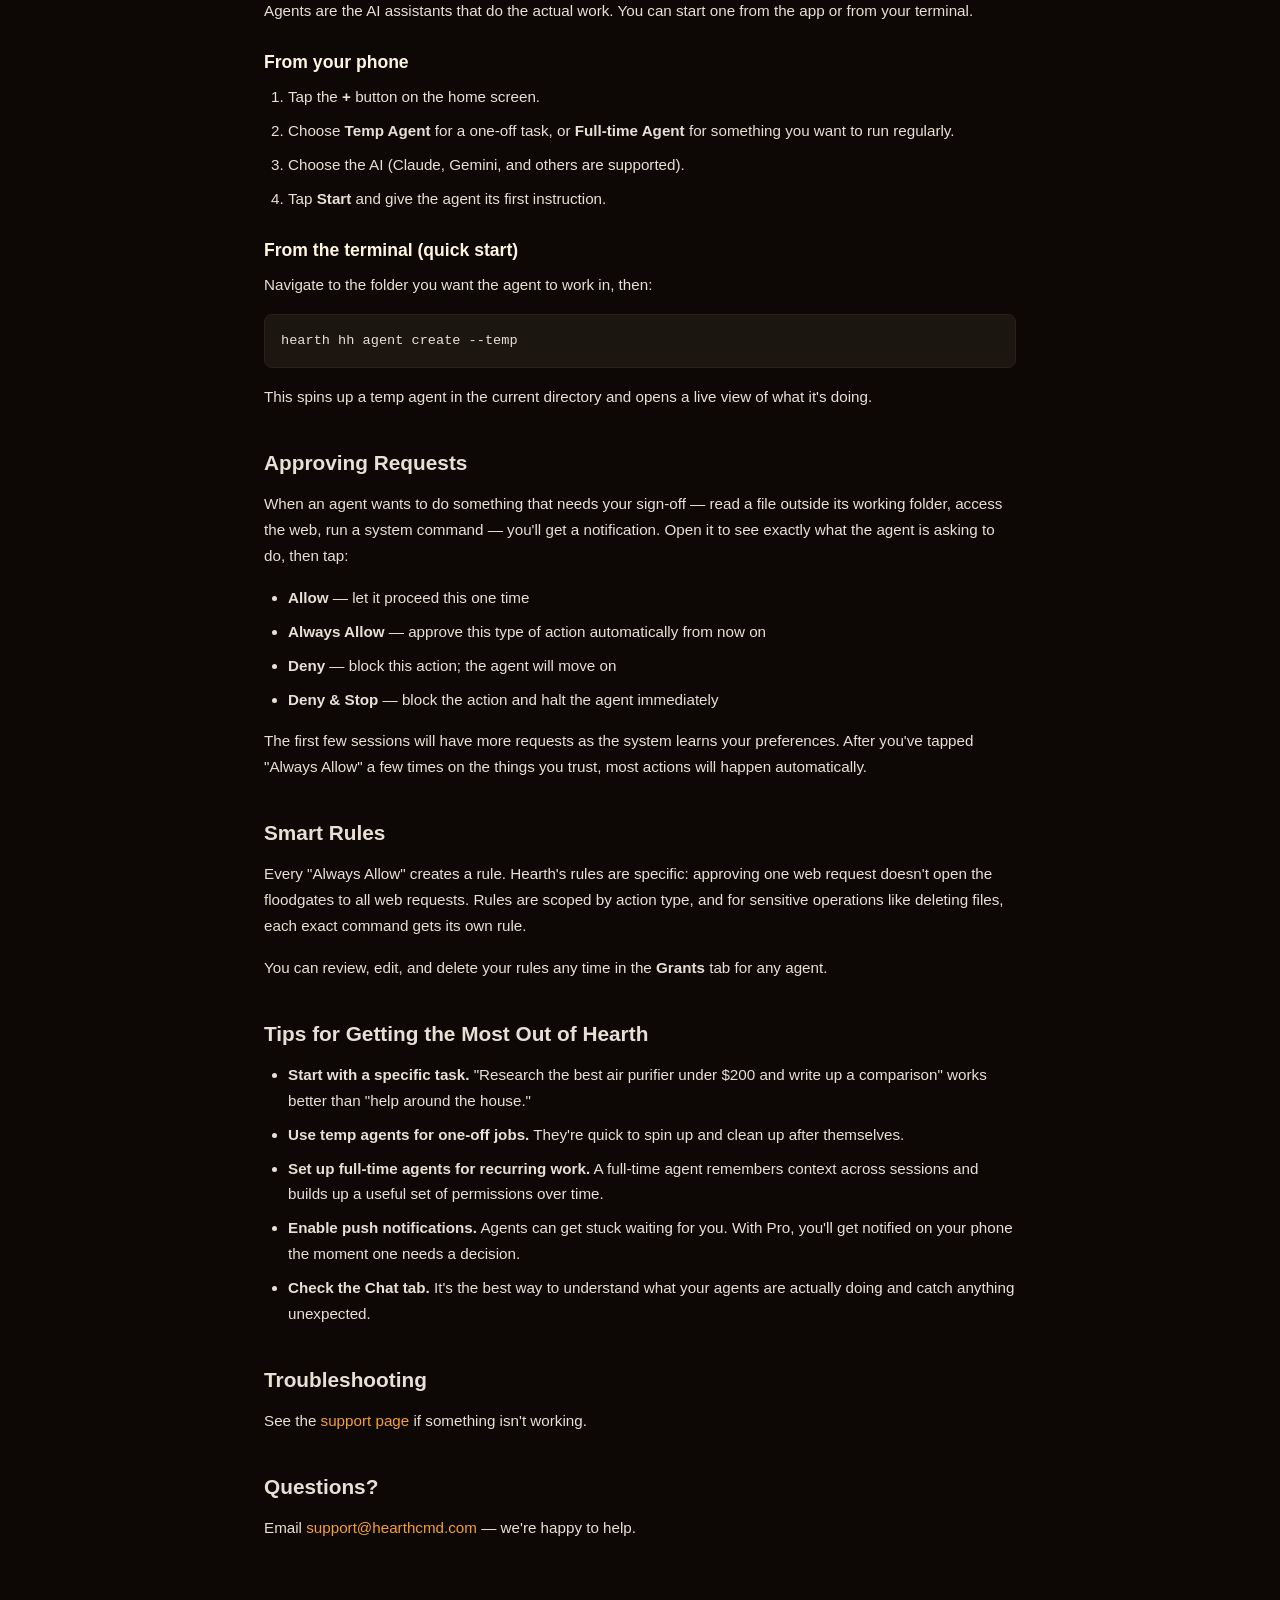
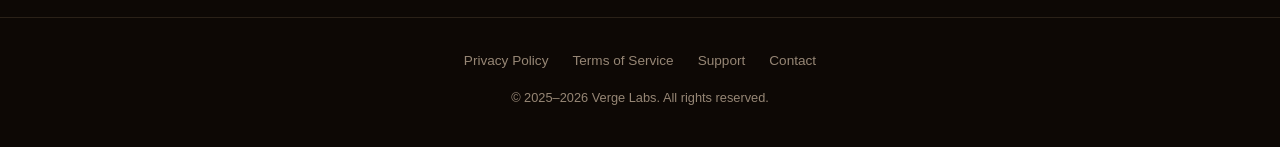
==== commit 254428a2: "Reframe for household agents; Verge Labs branding; Chat tab rename; Pro badge; content fixes" ====
--- a/guide.html
+++ b/guide.html
@@ -65,7 +65,6 @@
       <ol>
         <li>Tap the <strong>+</strong> button on the home screen.</li>
         <li>Choose <strong>Temp Agent</strong> for a one-off task, or <strong>Full-time Agent</strong> for something you want to run regularly.</li>
-        <li>Select the computer you want the agent to run on.</li>
         <li>Choose the AI (Claude, Gemini, and others are supported).</li>
         <li>Tap <strong>Start</strong> and give the agent its first instruction.</li>
       </ol>
@@ -73,7 +72,7 @@
       <h3>From the terminal (quick start)</h3>
       <p>Navigate to the folder you want the agent to work in, then:</p>
       <pre><code>hearth hh agent create --temp</code></pre>
-      <p>This spins up a scratch agent in the current directory and opens a live view of what it's doing.</p>
+      <p>This spins up a temp agent in the current directory and opens a live view of what it's doing.</p>
 
       <h2>Approving Requests</h2>
       <p>When an agent wants to do something that needs your sign-off &mdash; read a file outside its working folder, access the web, run a system command &mdash; you'll get a notification. Open it to see exactly what the agent is asking to do, then tap:</p>
@@ -95,7 +94,7 @@
         <li><strong>Use temp agents for one-off jobs.</strong> They're quick to spin up and clean up after themselves.</li>
         <li><strong>Set up full-time agents for recurring work.</strong> A full-time agent remembers context across sessions and builds up a useful set of permissions over time.</li>
         <li><strong>Enable push notifications.</strong> Agents can get stuck waiting for you. With Pro, you'll get notified on your phone the moment one needs a decision.</li>
-        <li><strong>Check the activity stream.</strong> It's the best way to understand what your agents are actually doing and catch anything unexpected.</li>
+        <li><strong>Check the Chat tab.</strong> It's the best way to understand what your agents are actually doing and catch anything unexpected.</li>
       </ul>
 
       <h2>Troubleshooting</h2>
--- a/style.css
+++ b/style.css
@@ -69,7 +69,7 @@
 nav .brand img {
   width: 32px;
   height: 32px;
-  border-radius: 7px;
+  
 }
 
 nav .nav-links {
@@ -96,7 +96,7 @@
 .hero-logo {
   width: 128px;
   height: 128px;
-  border-radius: 28px;
+  
   margin-bottom: 32px;
   box-shadow: 0 0 60px var(--accent-glow);
 }
@@ -254,6 +254,21 @@
   line-height: 1.5;
 }
 
+.pro-badge {
+  display: inline-block;
+  background: var(--accent);
+  color: var(--dark);
+  font-size: 0.65rem;
+  font-weight: 700;
+  letter-spacing: 0.06em;
+  text-transform: uppercase;
+  padding: 2px 6px;
+  border-radius: 4px;
+  vertical-align: middle;
+  margin-left: 2px;
+  line-height: 1.4;
+}
+
 /* Footer */
 footer {
   border-top: 1px solid var(--dark-border);
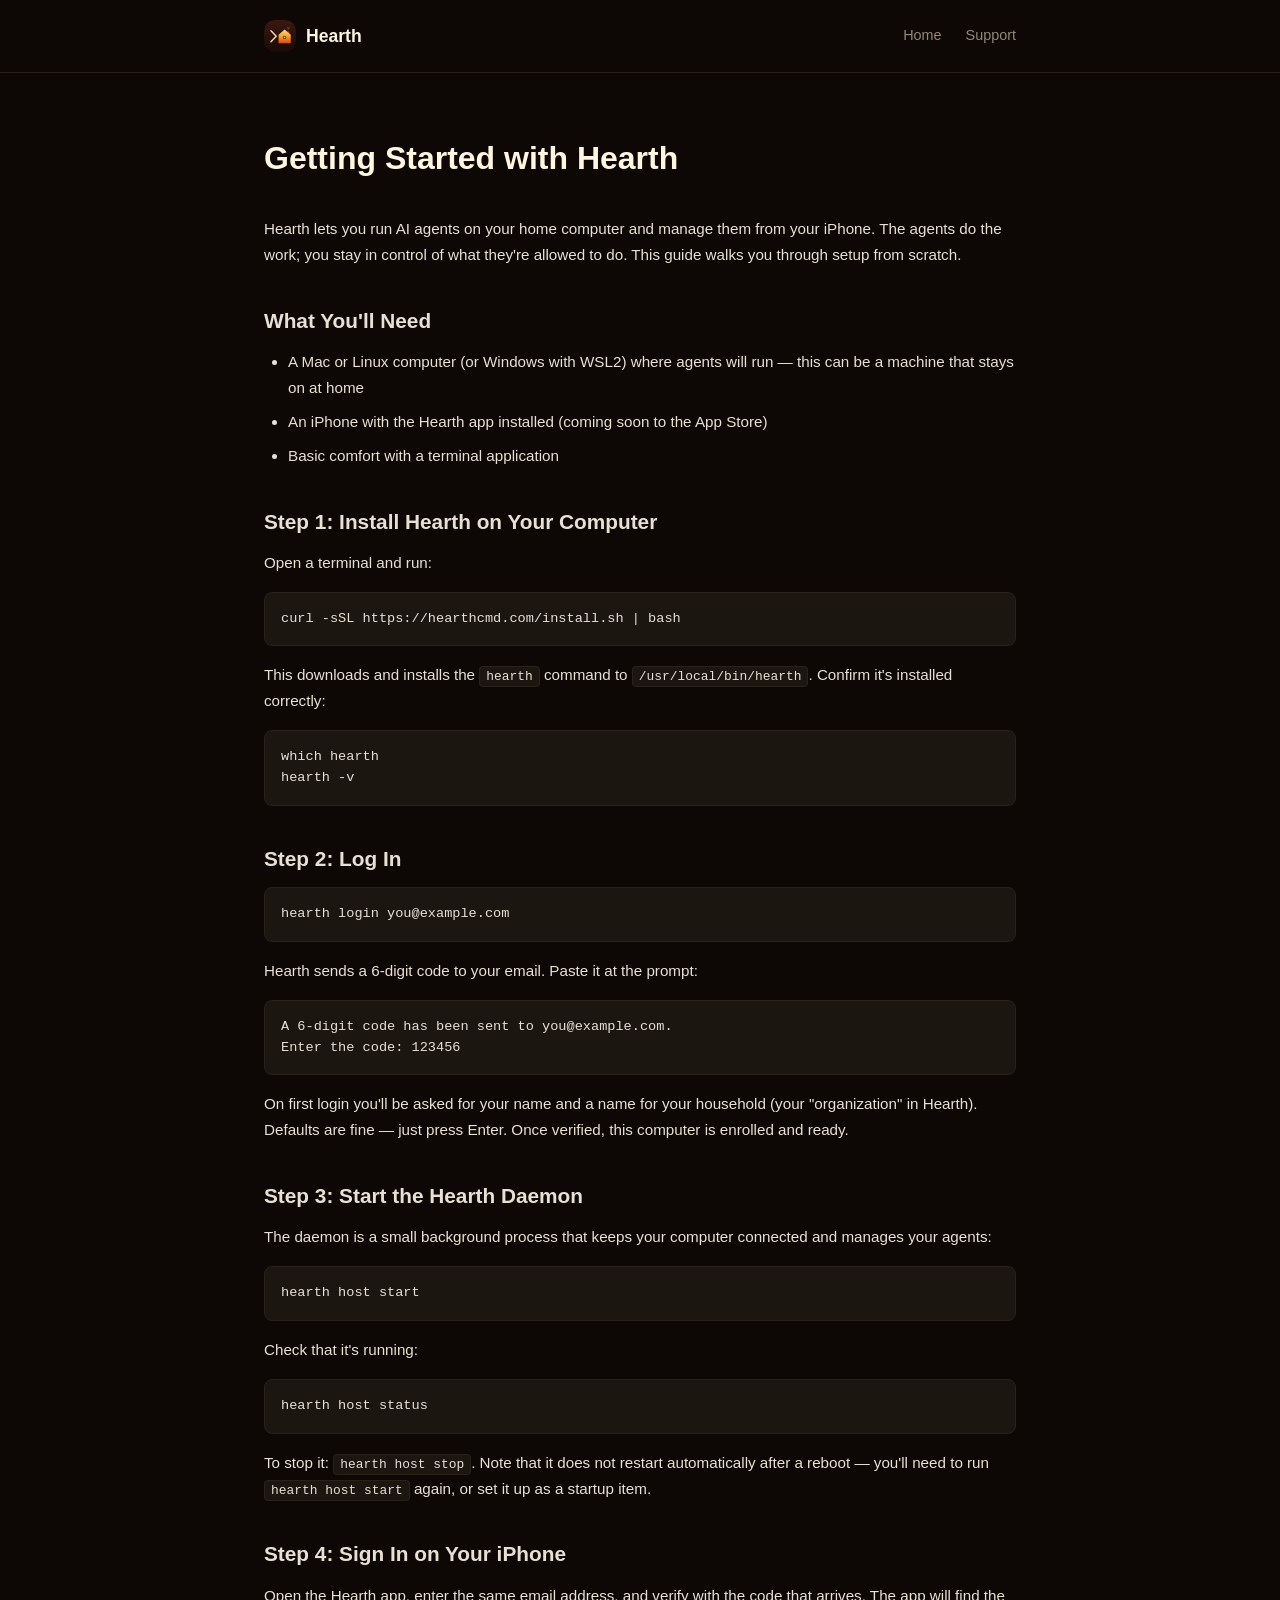
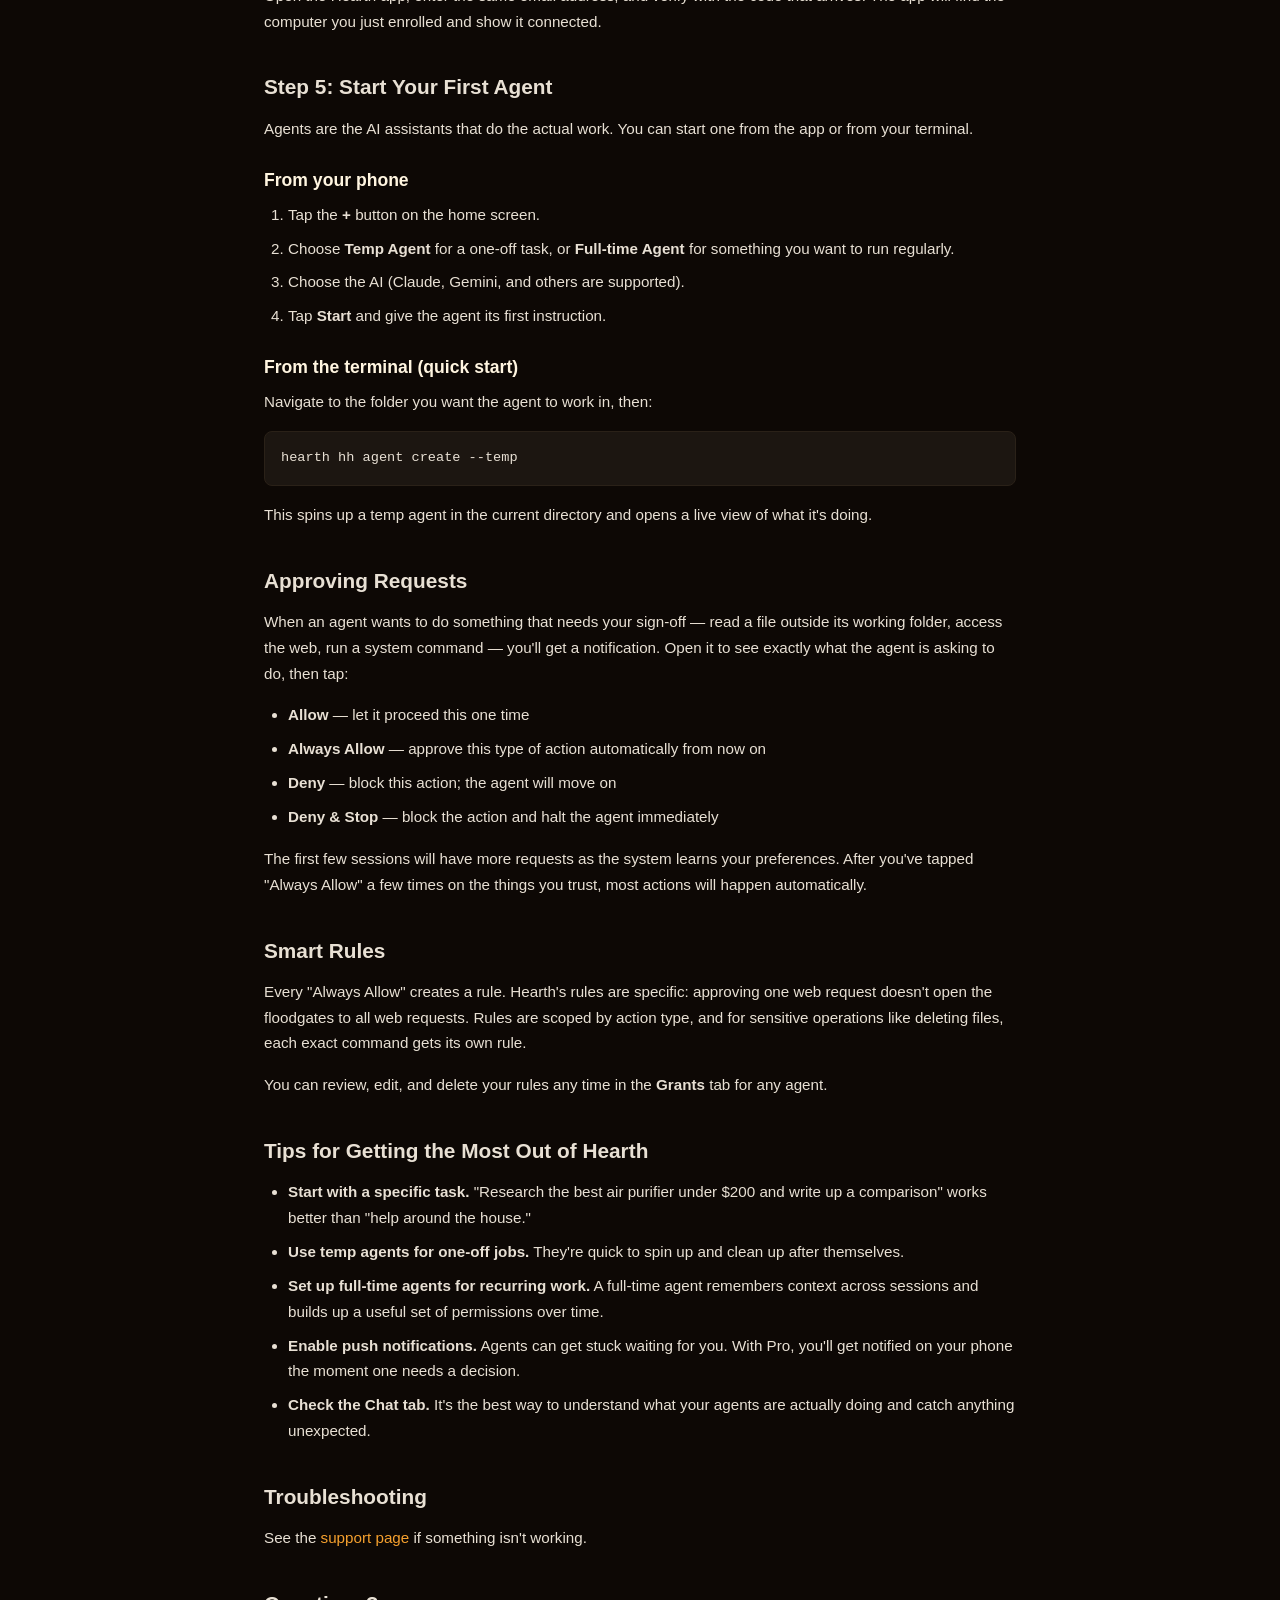
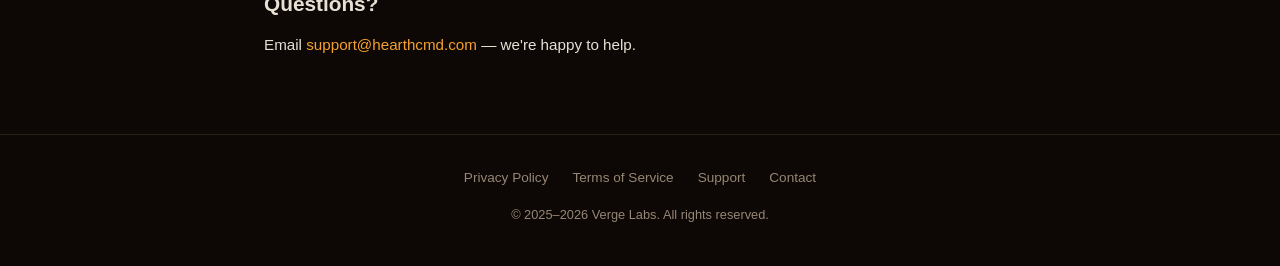
==== commit e951a949: "Content overhaul: household agent framing, Verge Labs, legal updates, UI terminology" ====
--- a/guide.html
+++ b/guide.html
@@ -39,7 +39,9 @@
       <h2>Step 1: Install Hearth on Your Computer</h2>
       <p>Open a terminal and run:</p>
       <pre><code>curl -sSL https://hearthcmd.com/install.sh | bash</code></pre>
-      <p>This downloads and installs the <code>hearth</code> command to <code>/usr/local/bin/hearth</code>.</p>
+      <p>This downloads and installs the <code>hearth</code> command to <code>/usr/local/bin/hearth</code>. Confirm it's installed correctly:</p>
+      <pre><code>which hearth
+hearth -v</code></pre>
 
       <h2>Step 2: Log In</h2>
       <pre><code>hearth login you@example.com</code></pre>
--- a/style.css
+++ b/style.css
@@ -96,9 +96,8 @@
 .hero-logo {
   width: 128px;
   height: 128px;
-  
   margin-bottom: 32px;
-  box-shadow: 0 0 60px var(--accent-glow);
+  filter: drop-shadow(0 0 40px var(--accent-glow));
 }
 
 .hero h1 {
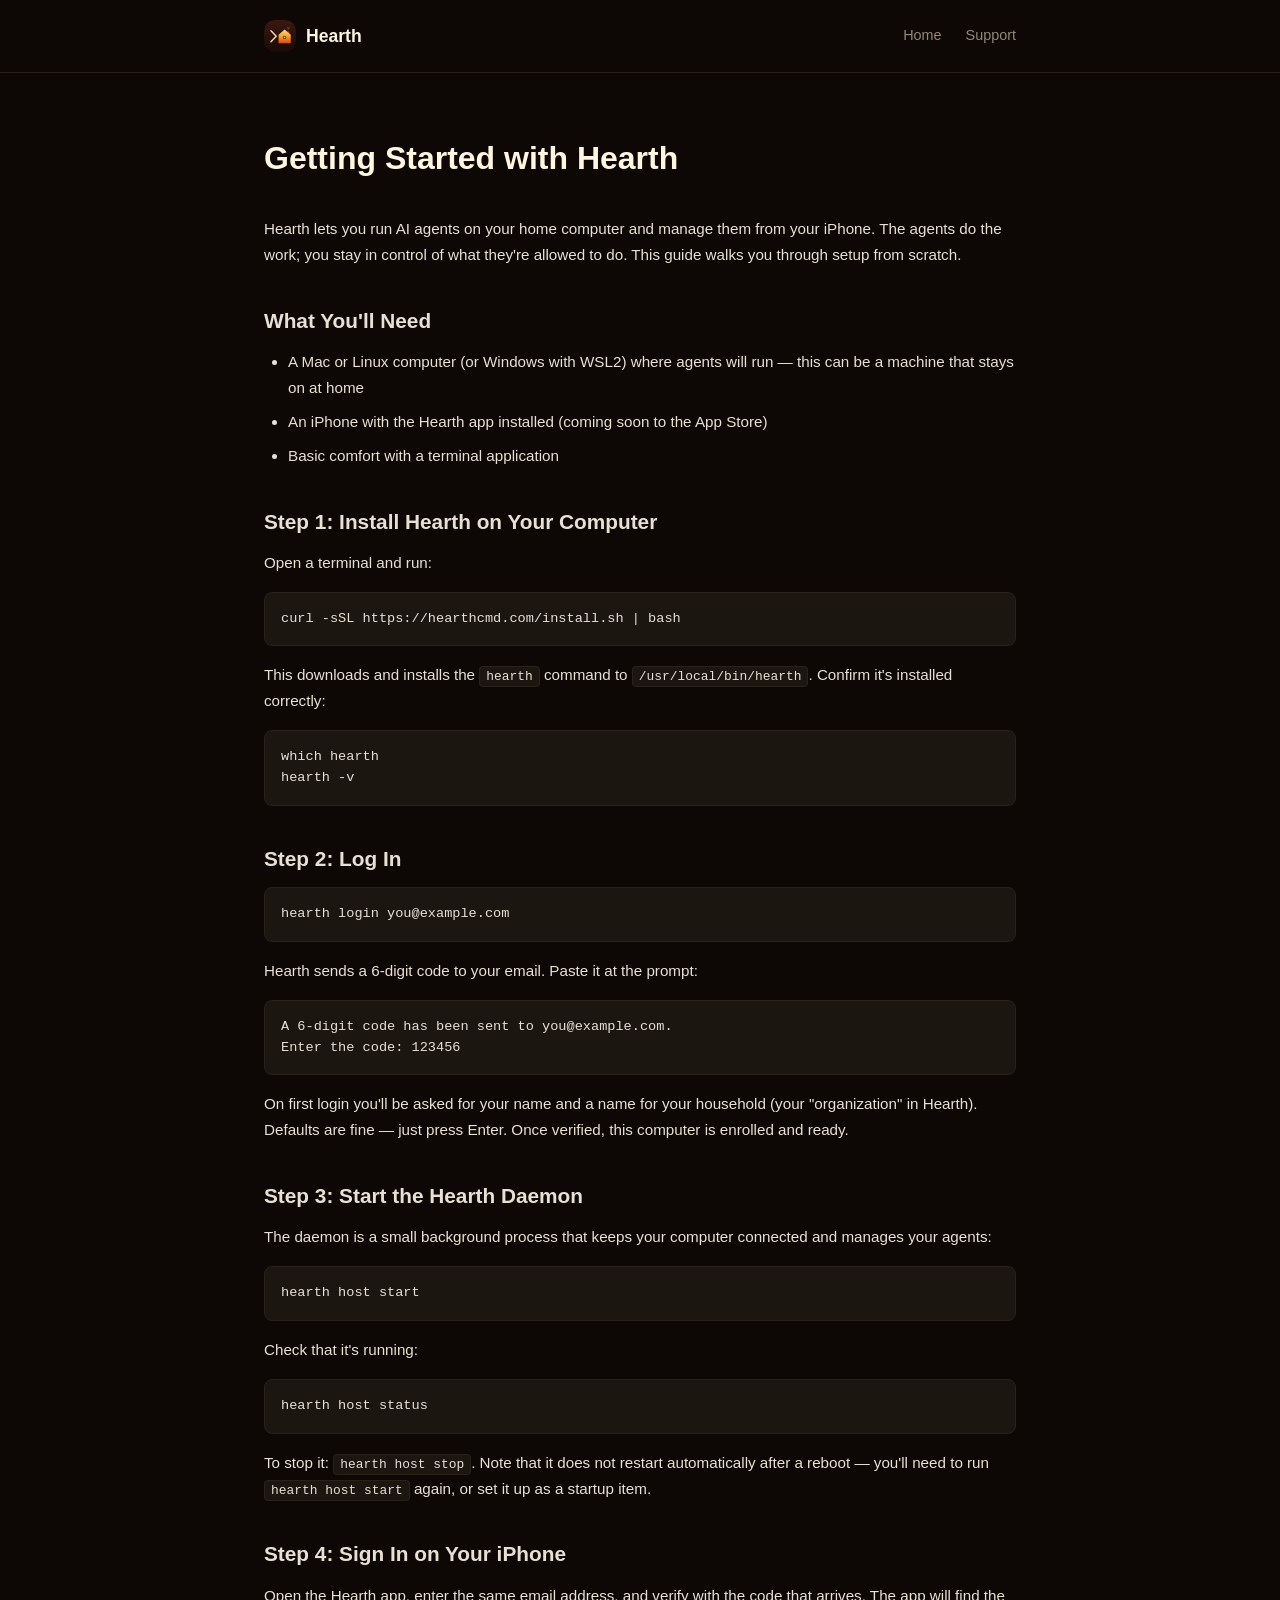
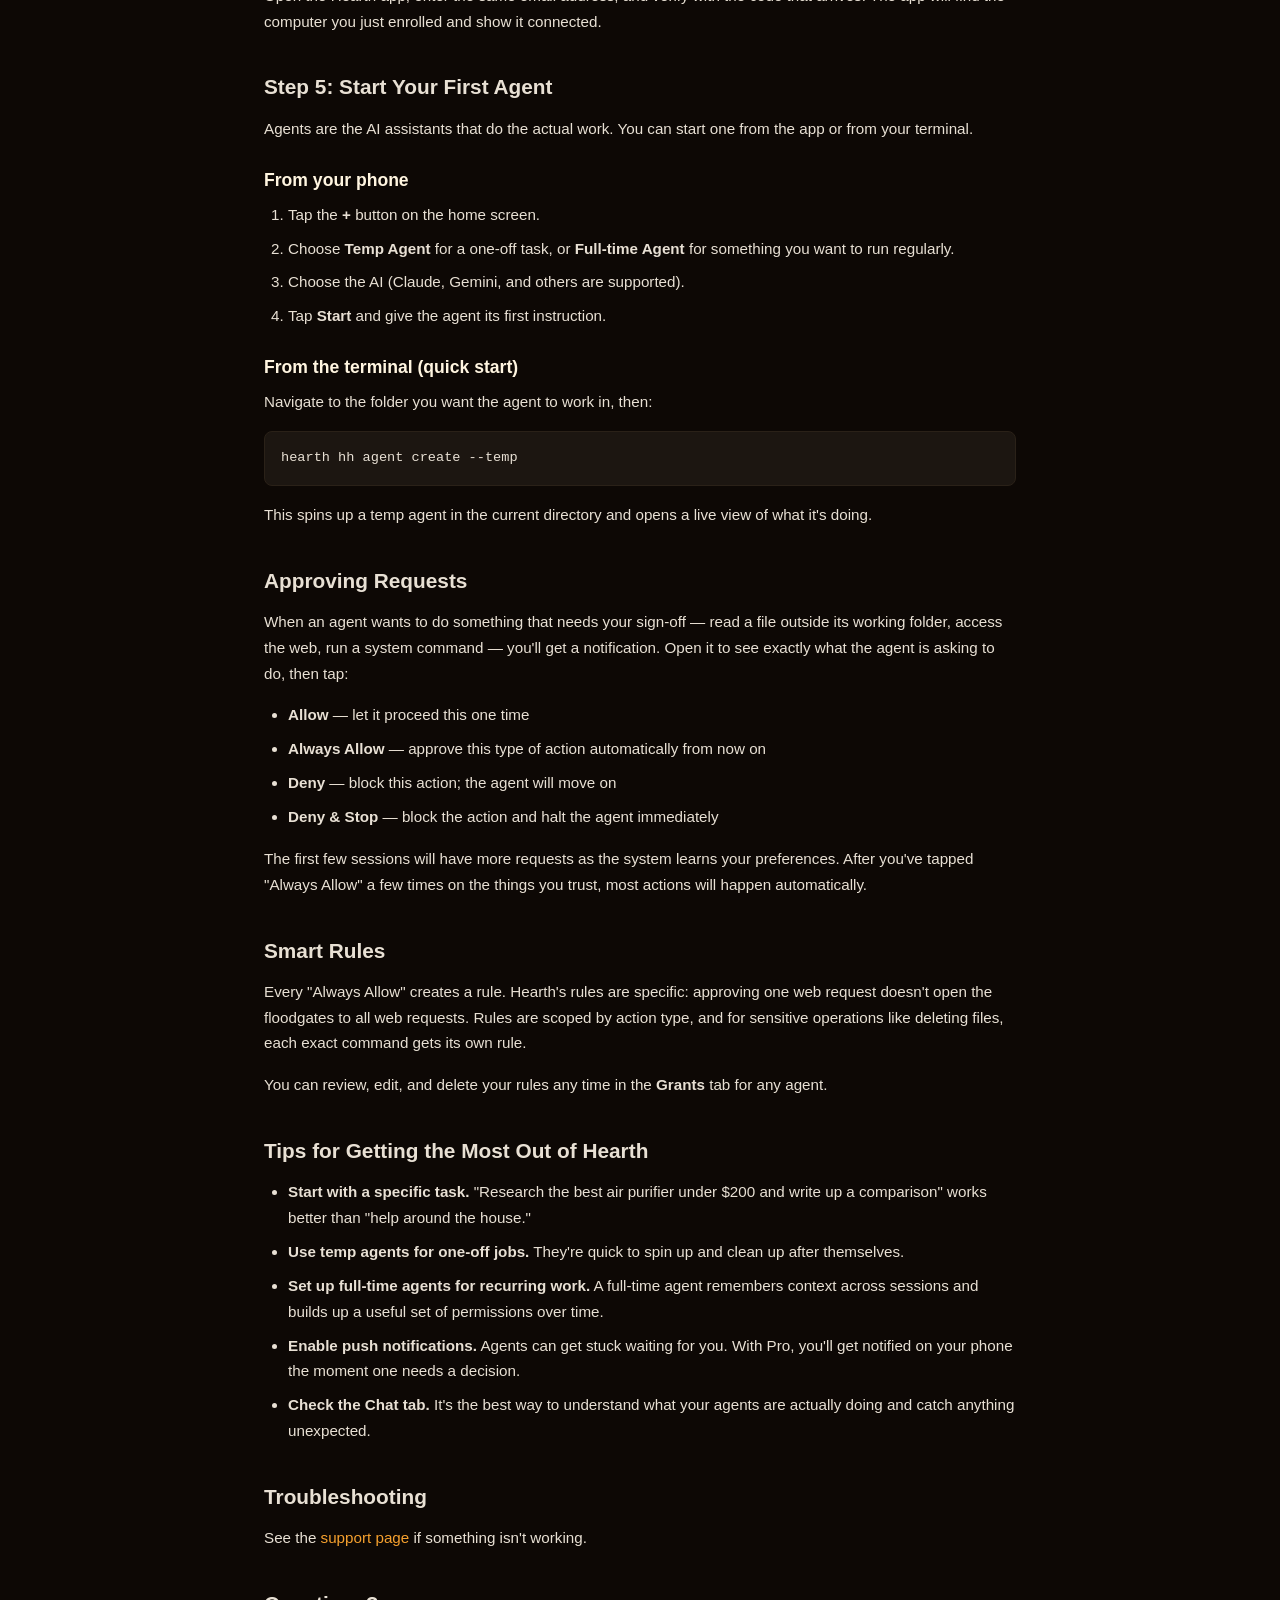
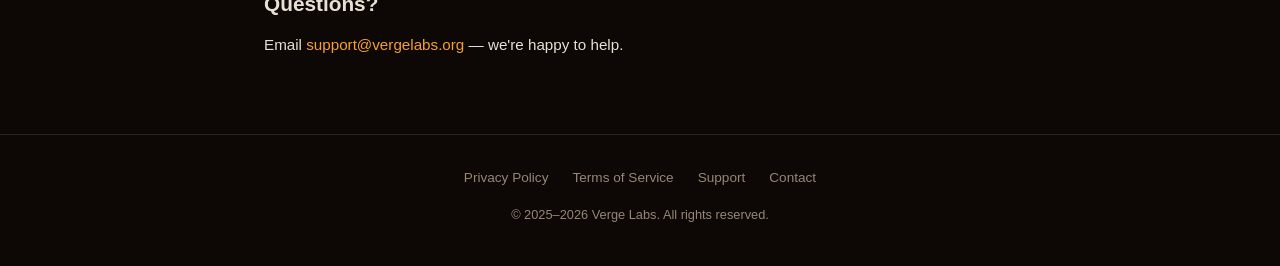
==== commit b82fa0d1: "chore: update support email to support@vergelabs.org Co-Authored-By: Claude Sonnet 4.6 <noreply@anth" ====
--- a/guide.html
+++ b/guide.html
@@ -103,7 +103,7 @@
       <p>See the <a href="support.html#troubleshooting">support page</a> if something isn't working.</p>
 
       <h2>Questions?</h2>
-      <p>Email <a href="mailto:support@hearthcmd.com">support@hearthcmd.com</a> &mdash; we're happy to help.</p>
+      <p>Email <a href="mailto:support@vergelabs.org">support@vergelabs.org</a> &mdash; we're happy to help.</p>
     </div>
   </div>
 
@@ -133,7 +133,7 @@
         <a href="privacy.html">Privacy Policy</a>
         <a href="terms.html">Terms of Service</a>
         <a href="support.html">Support</a>
-        <a href="mailto:support@hearthcmd.com">Contact</a>
+        <a href="mailto:support@vergelabs.org">Contact</a>
       </div>
       <p class="copyright">&copy; 2025&ndash;2026 Verge Labs. All rights reserved.</p>
     </div>
--- a/style.css
+++ b/style.css
@@ -93,11 +93,19 @@
   padding: 80px 0 60px;
 }
 
+.hero-logo-wrapper {
+  width: 128px;
+  height: 128px;
+  border-radius: 28px;
+  overflow: hidden;
+  margin-bottom: 32px;
+  display: inline-block;
+}
+
 .hero-logo {
   width: 128px;
   height: 128px;
-  margin-bottom: 32px;
-  filter: drop-shadow(0 0 40px var(--accent-glow));
+  display: block;
 }
 
 .hero h1 {
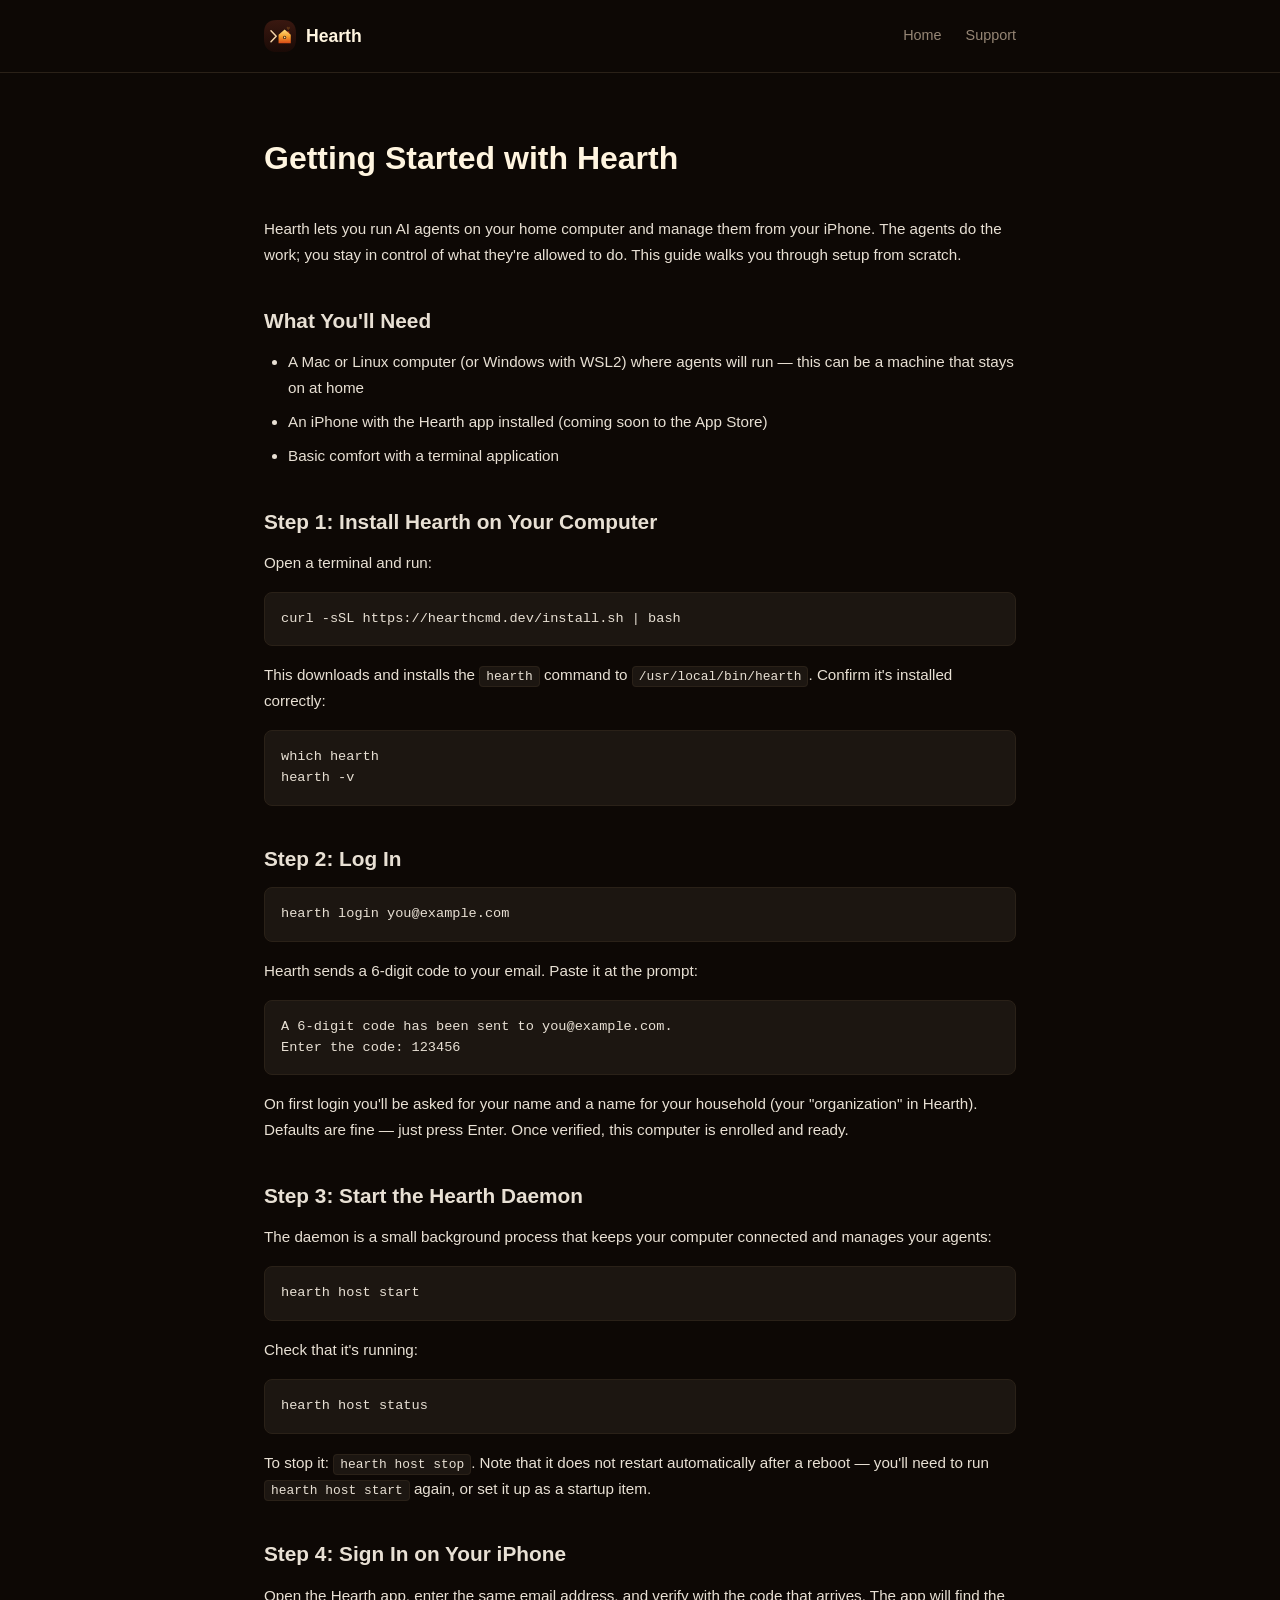
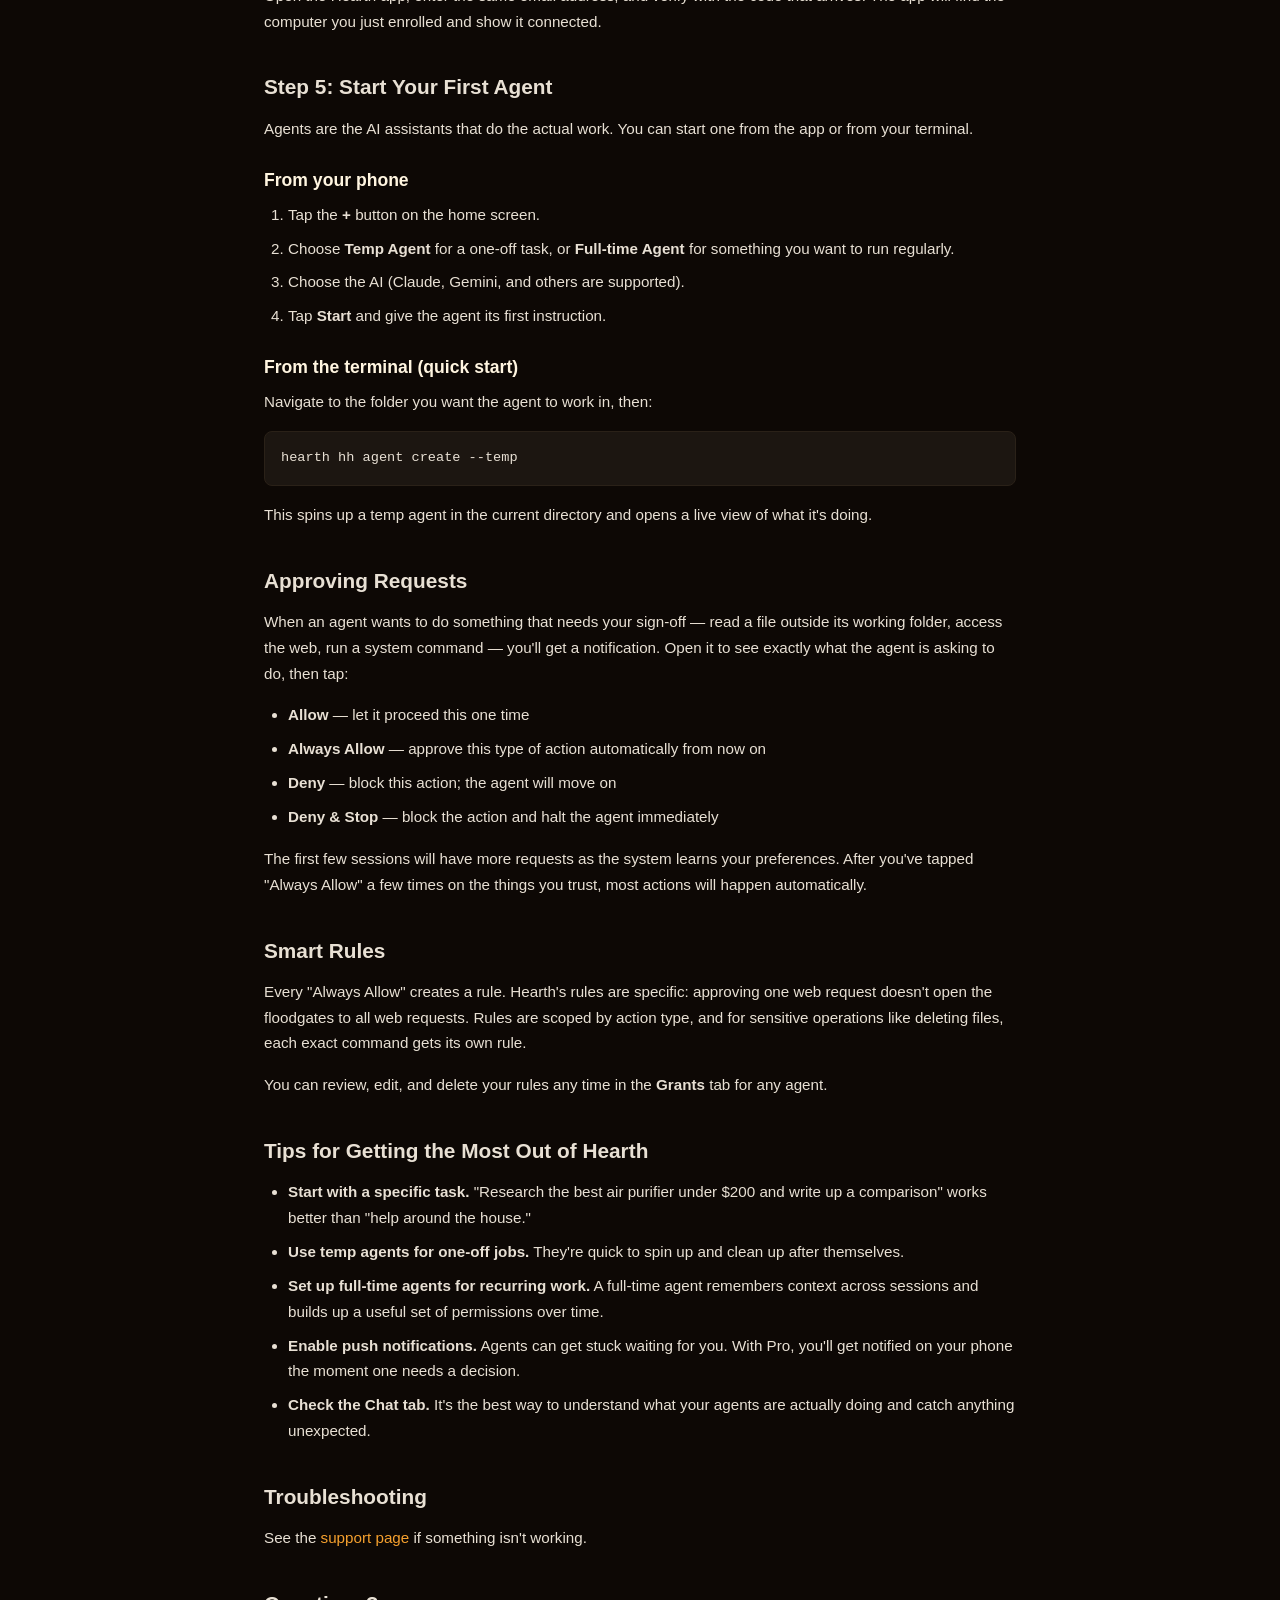
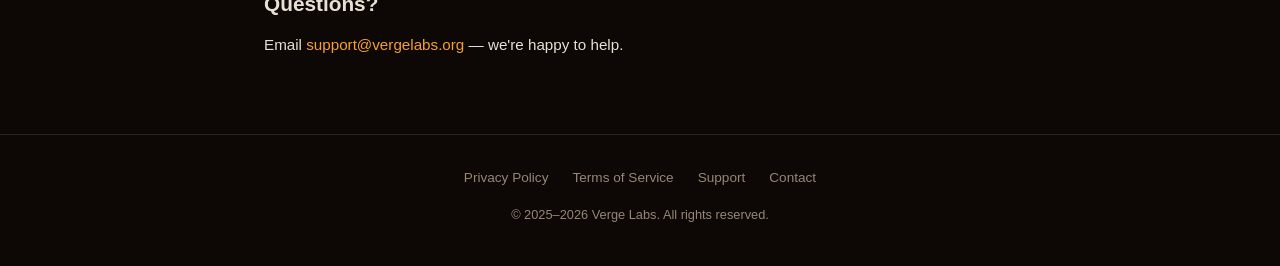
==== commit 7aa909e0: "Change installation script URL in guide.html Updated installation script URL from hearthcmd.com to h" ====
--- a/guide.html
+++ b/guide.html
@@ -38,7 +38,7 @@
 
       <h2>Step 1: Install Hearth on Your Computer</h2>
       <p>Open a terminal and run:</p>
-      <pre><code>curl -sSL https://hearthcmd.com/install.sh | bash</code></pre>
+      <pre><code>curl -sSL https://hearthcmd.dev/install.sh | bash</code></pre>
       <p>This downloads and installs the <code>hearth</code> command to <code>/usr/local/bin/hearth</code>. Confirm it's installed correctly:</p>
       <pre><code>which hearth
 hearth -v</code></pre>
